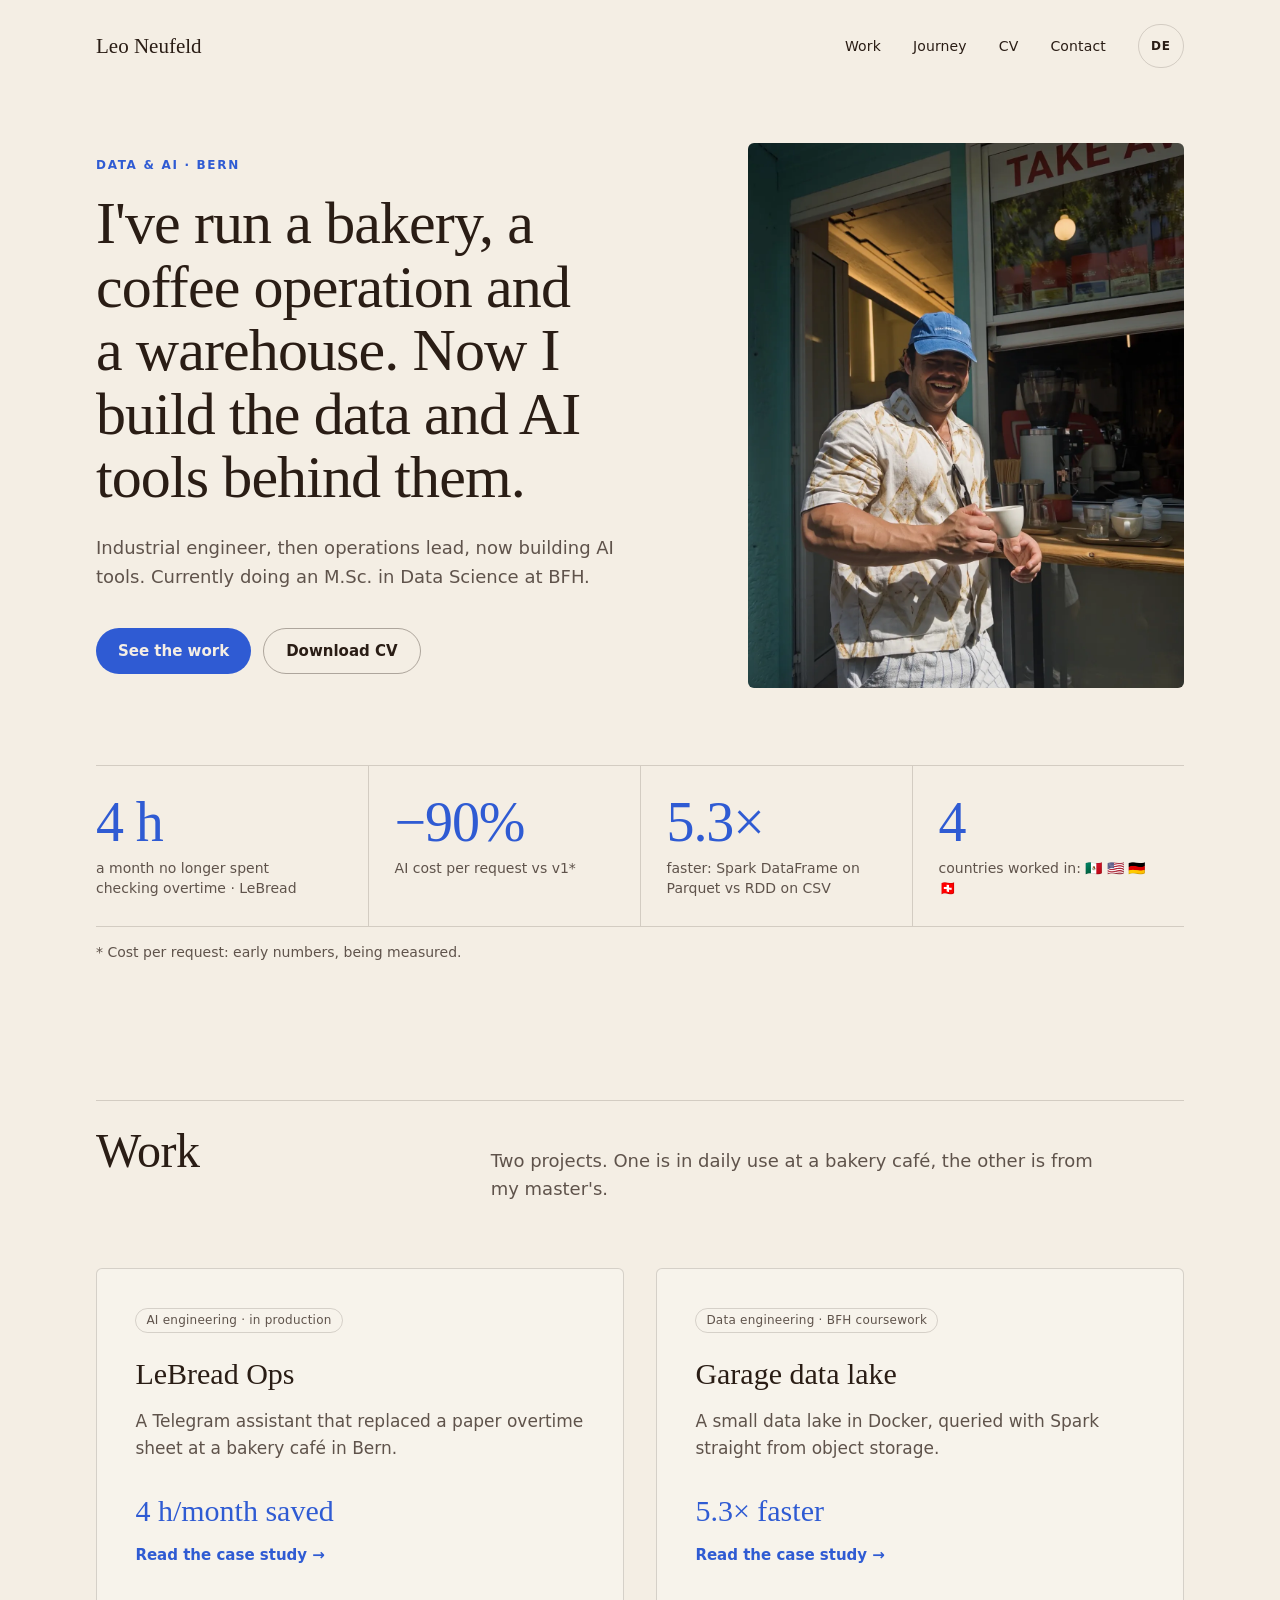
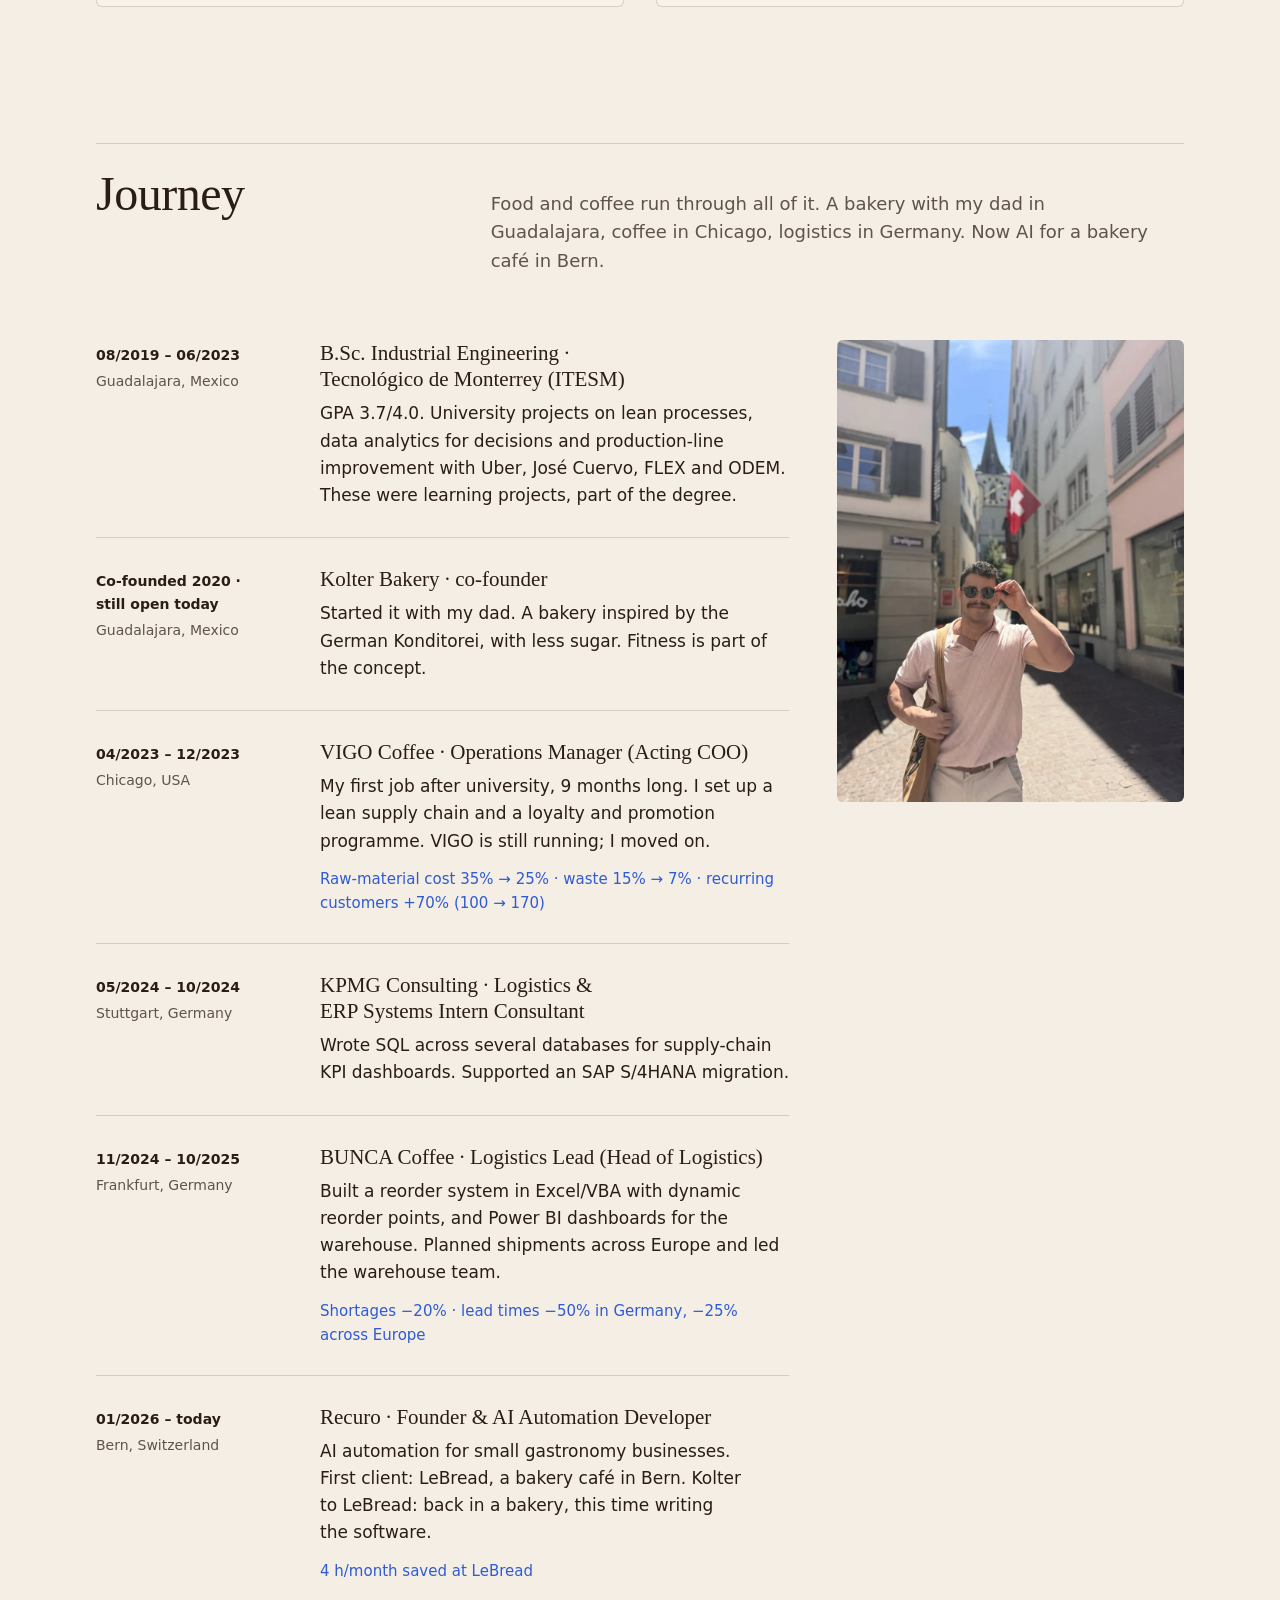
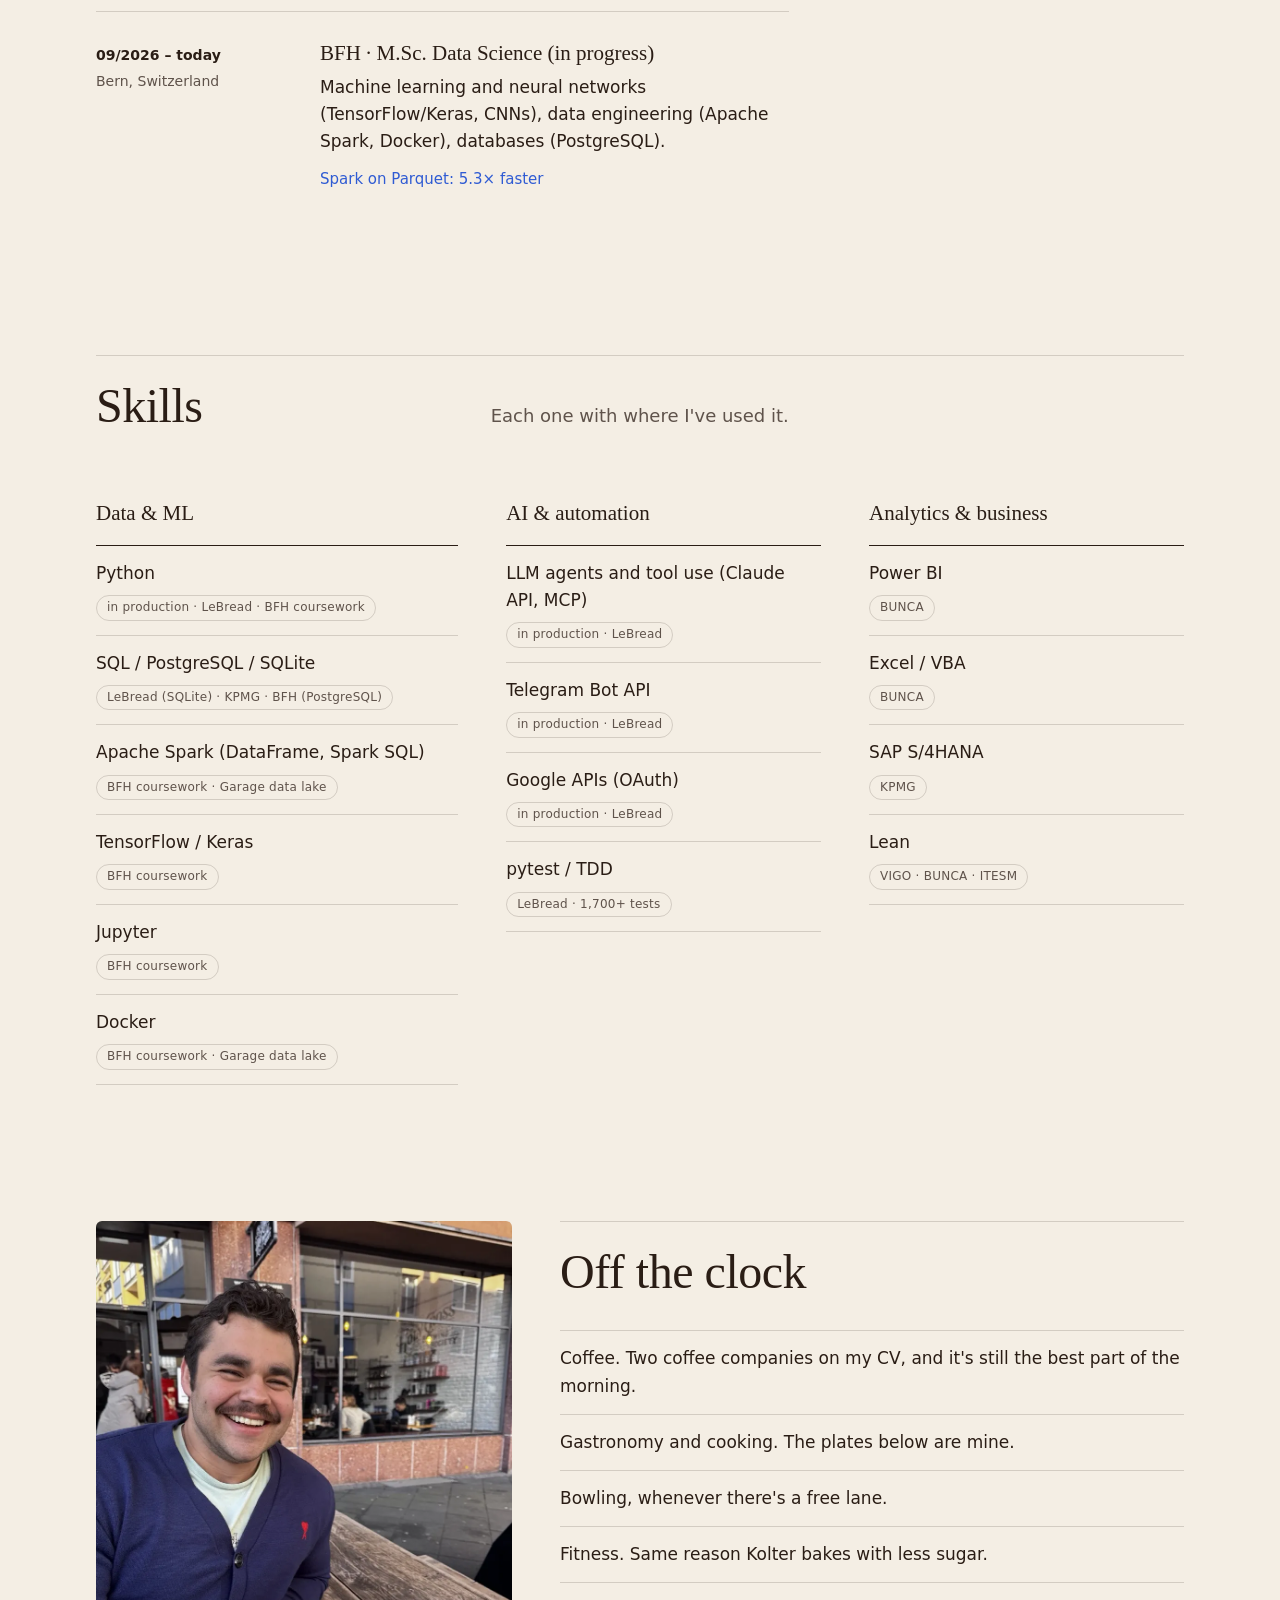
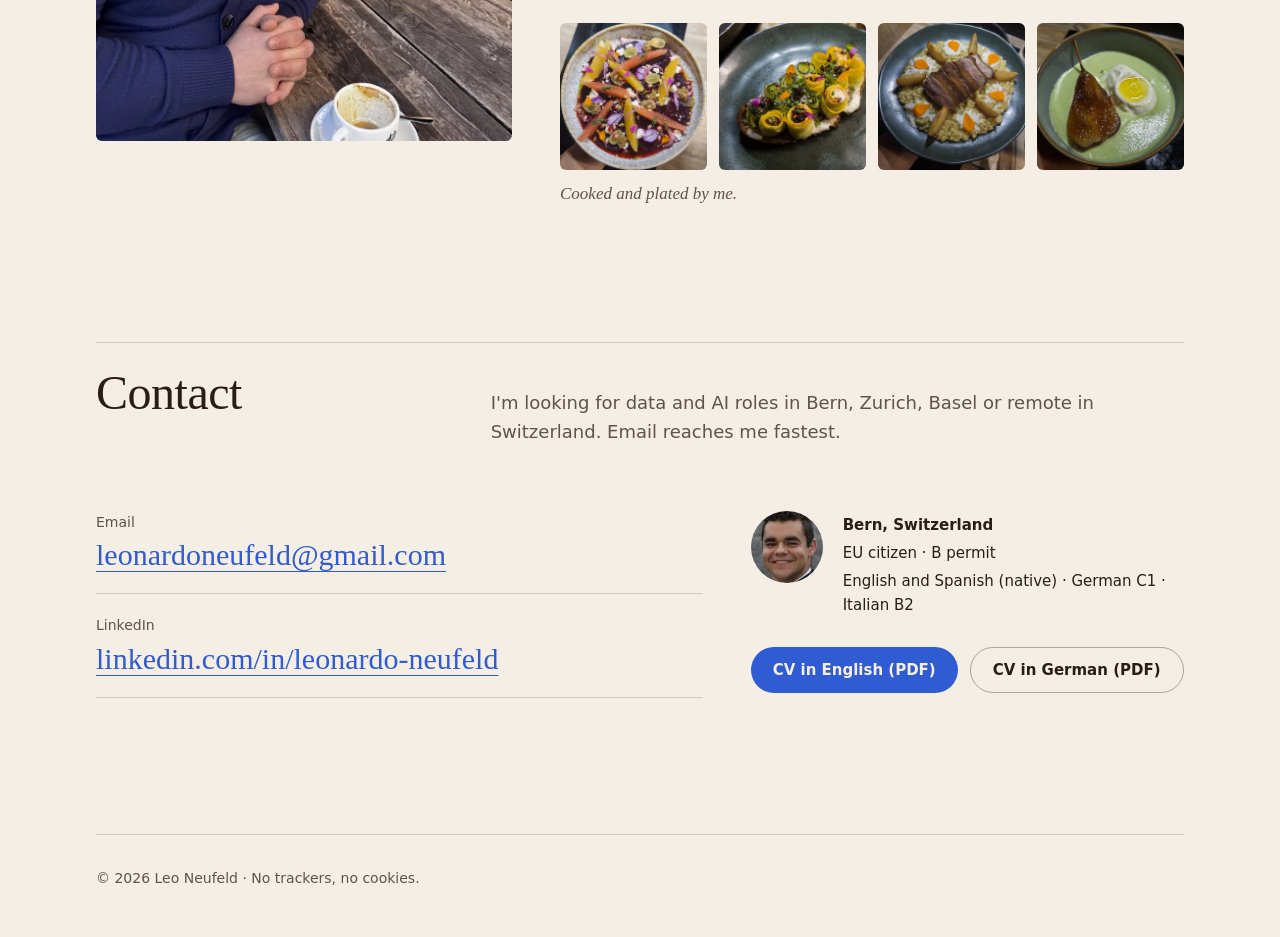
==== index.html @ f1355bb0 "feat: home page" ====
<!doctype html>
<html lang="en">
<head>
  <meta charset="utf-8">
  <meta name="viewport" content="width=device-width, initial-scale=1">
  <title data-i18n="meta.home.title">Leo Neufeld · Data &amp; AI · Bern</title>
  <meta name="description" content="Industrial engineer and former operations lead who now builds data and AI tools. M.Sc. Data Science at BFH, based in Bern.">
  <meta name="theme-color" content="#F4EEE4">
  <link rel="icon" href="data:,">
  <link rel="preload" as="image" href="assets/img/hero-takeaway.webp">
  <link rel="stylesheet" href="assets/css/site.css">
  <script type="module" src="assets/js/main.js"></script>
</head>
<body>
  <a class="skip" href="#main" data-i18n="nav.skip">Skip to content</a>

  <header class="site-nav wrap">
    <a class="site-nav__name" href="index.html" data-i18n="nav.name">Leo Neufeld</a>
    <nav class="site-nav__links">
      <a href="#work" data-i18n="nav.work">Work</a>
      <a href="#journey" data-i18n="nav.journey">Journey</a>
      <a href="assets/cv/leo-neufeld-cv-en.pdf" data-cv data-i18n="nav.cv">CV</a>
      <a href="#contact" data-i18n="nav.contact">Contact</a>
      <button class="lang-toggle" type="button" lang="de" aria-pressed="false" hidden data-i18n-aria="nav.langToggle" aria-label="Auf Deutsch umschalten"><span data-i18n="nav.langToggleText">DE</span></button>
    </nav>
  </header>

  <main id="main">
    <section id="hero" class="hero wrap" aria-labelledby="hero-title">
      <div class="hero__text">
        <p class="kicker" data-i18n="hero.kicker">Data &amp; AI · Bern</p>
        <h1 id="hero-title" class="hero__title" data-i18n="hero.headline">I've run a bakery, a coffee operation and a warehouse. Now I build the data and AI tools behind them.</h1>
        <p class="hero__sub" data-i18n="hero.sub">Industrial engineer, then operations lead, now building AI tools. Currently doing an M.Sc. in Data Science at BFH.</p>
        <p class="hero__cta">
          <a class="btn btn--primary" href="#work" data-i18n="hero.ctaWork">See the work</a>
          <a class="btn btn--quiet" href="assets/cv/leo-neufeld-cv-en.pdf" data-cv data-i18n="hero.ctaCv">Download CV</a>
        </p>
      </div>
      <figure class="hero__photo">
        <img src="assets/img/hero-takeaway.webp" width="1200" height="1600" fetchpriority="high"
             data-i18n-alt="hero.photoAlt" alt="Leo in a blue cap at the take-away window of a café">
      </figure>
    </section>

    <section id="stats" class="wrap stats">
      <dl class="stat-row">
        <div class="stat reveal" style="--i:0"><dt class="stat__label" data-i18n="stats.hours.label">a month no longer spent checking overtime · LeBread</dt><dd class="stat__value" data-i18n="stats.hours.value">4 h</dd></div>
        <div class="stat reveal" style="--i:1"><dt class="stat__label" data-i18n="stats.cost.label">AI cost per request vs v1*</dt><dd class="stat__value" data-i18n="stats.cost.value">−90%</dd></div>
        <div class="stat reveal" style="--i:2"><dt class="stat__label" data-i18n="stats.spark.label">faster: Spark DataFrame on Parquet vs RDD on CSV</dt><dd class="stat__value" data-i18n="stats.spark.value">5.3×</dd></div>
        <div class="stat reveal" style="--i:3"><dt class="stat__label" data-i18n="stats.countries.label">countries worked in: 🇲🇽 🇺🇸 🇩🇪 🇨🇭</dt><dd class="stat__value" data-i18n="stats.countries.value">4</dd></div>
      </dl>
      <p class="footnote" data-i18n="footnote.cost">* Cost per request: early numbers, being measured.</p>
    </section>

    <section id="work" class="section wrap" aria-labelledby="work-title">
      <header class="section-head reveal">
        <h2 id="work-title" data-i18n="work.title">Work</h2>
        <p class="section-head__intro" data-i18n="work.intro">Two projects. One is in daily use at a bakery café, the other is from my master's.</p>
      </header>
      <div class="work-grid">
        <article class="card reveal" style="--i:0">
          <p class="tag" data-i18n="work.lebread.tag">AI engineering · in production</p>
          <h3 class="card__title" data-i18n="work.lebread.title">LeBread Ops</h3>
          <p class="card__hook" data-i18n="work.lebread.hook">A Telegram assistant that replaced a paper overtime sheet at a bakery café in Bern.</p>
          <p class="card__number" data-i18n="work.lebread.number">4 h/month saved</p>
          <a class="card__link" href="lebread-ops.html"><span data-i18n="work.lebread.link">Read the case study</span> <span aria-hidden="true">→</span></a>
        </article>
        <article class="card reveal" style="--i:1">
          <p class="tag" data-i18n="work.garage.tag">Data engineering · BFH coursework</p>
          <h3 class="card__title" data-i18n="work.garage.title">Garage data lake</h3>
          <p class="card__hook" data-i18n="work.garage.hook">A small data lake in Docker, queried with Spark straight from object storage.</p>
          <p class="card__number" data-i18n="work.garage.number">5.3× faster</p>
          <a class="card__link" href="garage-data-lake.html"><span data-i18n="work.garage.link">Read the case study</span> <span aria-hidden="true">→</span></a>
        </article>
      </div>
    </section>

    <section id="journey" class="section wrap" aria-labelledby="journey-title">
      <header class="section-head reveal">
        <h2 id="journey-title" data-i18n="journey.title">Journey</h2>
        <p class="section-head__intro" data-i18n="journey.intro">Food and coffee run through all of it. A bakery with my dad in Guadalajara, coffee in Chicago, logistics in Germany. Now AI for a bakery café in Bern.</p>
      </header>
      <div class="journey">
        <ol class="timeline">
          <li class="timeline__step reveal">
            <p class="timeline__meta"><span data-i18n="journey.itesm.when">08/2019 – 06/2023</span><span data-i18n="journey.itesm.place">Guadalajara, Mexico</span></p>
            <div><h3 data-i18n="journey.itesm.title">B.Sc. Industrial Engineering · Tecnológico de Monterrey (ITESM)</h3><p data-i18n="journey.itesm.what">GPA 3.7/4.0. University projects on lean processes, data analytics for decisions and production-line improvement with Uber, José Cuervo, FLEX and ODEM. These were learning projects, part of the degree.</p></div>
          </li>
          <li class="timeline__step reveal">
            <p class="timeline__meta"><span data-i18n="journey.kolter.when">Co-founded 2020 · still open today</span><span data-i18n="journey.kolter.place">Guadalajara, Mexico</span></p>
            <div><h3 data-i18n="journey.kolter.title">Kolter Bakery · co-founder</h3><p data-i18n="journey.kolter.what">Started it with my dad. A bakery inspired by the German Konditorei, with less sugar. Fitness is part of the concept.</p></div>
          </li>
          <li class="timeline__step reveal">
            <p class="timeline__meta"><span data-i18n="journey.vigo.when">04/2023 – 12/2023</span><span data-i18n="journey.vigo.place">Chicago, USA</span></p>
            <div><h3 data-i18n="journey.vigo.title">VIGO Coffee · Operations Manager (Acting COO)</h3><p data-i18n="journey.vigo.what">My first job after university, 9 months long. I set up a lean supply chain and a loyalty and promotion programme. VIGO is still running; I moved on.</p><p class="timeline__numbers" data-i18n="journey.vigo.numbers">Raw-material cost 35% → 25% · waste 15% → 7% · recurring customers +70% (100 → 170)</p></div>
          </li>
          <li class="timeline__step reveal">
            <p class="timeline__meta"><span data-i18n="journey.kpmg.when">05/2024 – 10/2024</span><span data-i18n="journey.kpmg.place">Stuttgart, Germany</span></p>
            <div><h3 data-i18n="journey.kpmg.title">KPMG Consulting · Logistics &amp; ERP Systems Intern Consultant</h3><p data-i18n="journey.kpmg.what">Wrote SQL across several databases for supply-chain KPI dashboards. Supported an SAP S/4HANA migration.</p></div>
          </li>
          <li class="timeline__step reveal">
            <p class="timeline__meta"><span data-i18n="journey.bunca.when">11/2024 – 10/2025</span><span data-i18n="journey.bunca.place">Frankfurt, Germany</span></p>
            <div><h3 data-i18n="journey.bunca.title">BUNCA Coffee · Logistics Lead (Head of Logistics)</h3><p data-i18n="journey.bunca.what">Built a reorder system in Excel/VBA with dynamic reorder points, and Power BI dashboards for the warehouse. Planned shipments across Europe and led the warehouse team.</p><p class="timeline__numbers" data-i18n="journey.bunca.numbers">Shortages −20% · lead times −50% in Germany, −25% across Europe</p></div>
          </li>
          <li class="timeline__step reveal">
            <p class="timeline__meta"><span data-i18n="journey.recuro.when">01/2026 – today</span><span data-i18n="journey.recuro.place">Bern, Switzerland</span></p>
            <div><h3 data-i18n="journey.recuro.title">Recuro · Founder &amp; AI Automation Developer</h3><p data-i18n="journey.recuro.what">AI automation for small gastronomy businesses. First client: LeBread, a bakery café in Bern. Kolter to LeBread: back in a bakery, this time writing the software.</p><p class="timeline__numbers" data-i18n="journey.recuro.numbers">4 h/month saved at LeBread</p></div>
          </li>
          <li class="timeline__step reveal">
            <p class="timeline__meta"><span data-i18n="journey.bfh.when">09/2026 – today</span><span data-i18n="journey.bfh.place">Bern, Switzerland</span></p>
            <div><h3 data-i18n="journey.bfh.title">BFH · M.Sc. Data Science (in progress)</h3><p data-i18n="journey.bfh.what">Machine learning and neural networks (TensorFlow/Keras, CNNs), data engineering (Apache Spark, Docker), databases (PostgreSQL).</p><p class="timeline__numbers" data-i18n="journey.bfh.numbers">Spark on Parquet: 5.3× faster</p></div>
          </li>
        </ol>
        <figure class="journey__photo reveal">
          <img src="assets/img/journey-zurich.webp" width="900" height="1200" loading="lazy" decoding="async"
               data-i18n-alt="journey.zurichAlt" alt="Leo on a street in Zurich with a Swiss flag">
        </figure>
      </div>
    </section>

    <section id="skills" class="section wrap" aria-labelledby="skills-title">
      <header class="section-head reveal">
        <h2 id="skills-title" data-i18n="skills.title">Skills</h2>
        <p class="section-head__intro" data-i18n="skills.intro">Each one with where I've used it.</p>
      </header>
      <div class="skills">
        <div class="skills__group reveal" style="--i:0">
          <h3 data-i18n="skills.data.title">Data &amp; ML</h3>
          <ul>
            <li><span data-i18n="skills.python.name">Python</span><span class="tag" data-i18n="skills.python.where">in production · LeBread · BFH coursework</span></li>
            <li><span data-i18n="skills.sql.name">SQL / PostgreSQL / SQLite</span><span class="tag" data-i18n="skills.sql.where">LeBread (SQLite) · KPMG · BFH (PostgreSQL)</span></li>
            <li><span data-i18n="skills.spark.name">Apache Spark (DataFrame, Spark SQL)</span><span class="tag" data-i18n="skills.spark.where">BFH coursework · Garage data lake</span></li>
            <li><span data-i18n="skills.tensorflow.name">TensorFlow / Keras</span><span class="tag" data-i18n="skills.tensorflow.where">BFH coursework</span></li>
            <li><span data-i18n="skills.jupyter.name">Jupyter</span><span class="tag" data-i18n="skills.jupyter.where">BFH coursework</span></li>
            <li><span data-i18n="skills.docker.name">Docker</span><span class="tag" data-i18n="skills.docker.where">BFH coursework · Garage data lake</span></li>
          </ul>
        </div>
        <div class="skills__group reveal" style="--i:1">
          <h3 data-i18n="skills.ai.title">AI &amp; automation</h3>
          <ul>
            <li><span data-i18n="skills.llm.name">LLM agents and tool use (Claude API, MCP)</span><span class="tag" data-i18n="skills.llm.where">in production · LeBread</span></li>
            <li><span data-i18n="skills.telegram.name">Telegram Bot API</span><span class="tag" data-i18n="skills.telegram.where">in production · LeBread</span></li>
            <li><span data-i18n="skills.google.name">Google APIs (OAuth)</span><span class="tag" data-i18n="skills.google.where">in production · LeBread</span></li>
            <li><span data-i18n="skills.pytest.name">pytest / TDD</span><span class="tag" data-i18n="skills.pytest.where">LeBread · 1,700+ tests</span></li>
          </ul>
        </div>
        <div class="skills__group reveal" style="--i:2">
          <h3 data-i18n="skills.biz.title">Analytics &amp; business</h3>
          <ul>
            <li><span data-i18n="skills.powerbi.name">Power BI</span><span class="tag" data-i18n="skills.powerbi.where">BUNCA</span></li>
            <li><span data-i18n="skills.excel.name">Excel / VBA</span><span class="tag" data-i18n="skills.excel.where">BUNCA</span></li>
            <li><span data-i18n="skills.sap.name">SAP S/4HANA</span><span class="tag" data-i18n="skills.sap.where">KPMG</span></li>
            <li><span data-i18n="skills.lean.name">Lean</span><span class="tag" data-i18n="skills.lean.where">VIGO · BUNCA · ITESM</span></li>
          </ul>
        </div>
      </div>
    </section>

    <section id="offclock" class="section wrap" aria-labelledby="offclock-title">
      <div class="offclock">
        <figure class="offclock__photo reveal">
          <img src="assets/img/offclock-cafe.webp" width="900" height="1200" loading="lazy" decoding="async"
               data-i18n-alt="offclock.photoAlt" alt="Leo in a cardigan at a café table">
        </figure>
        <div class="offclock__text">
          <h2 id="offclock-title" class="reveal" data-i18n="offclock.title">Off the clock</h2>
          <ul class="offclock__list reveal">
            <li data-i18n="offclock.coffee">Coffee. Two coffee companies on my CV, and it's still the best part of the morning.</li>
            <li data-i18n="offclock.cooking">Gastronomy and cooking. The plates below are mine.</li>
            <li data-i18n="offclock.bowling">Bowling, whenever there's a free lane.</li>
            <li data-i18n="offclock.fitness">Fitness. Same reason Kolter bakes with less sugar.</li>
          </ul>
          <figure class="dishes reveal">
            <ul>
              <li><img src="assets/img/dish-beet.webp" width="600" height="600" loading="lazy" decoding="async" data-i18n-alt="offclock.dish.beetAlt" alt="Beet and citrus salad, cooked by Leo"></li>
              <li><img src="assets/img/dish-zucchini.webp" width="600" height="600" loading="lazy" decoding="async" data-i18n-alt="offclock.dish.zucchiniAlt" alt="Zucchini roses on sourdough, cooked by Leo"></li>
              <li><img src="assets/img/dish-duck.webp" width="600" height="600" loading="lazy" decoding="async" data-i18n-alt="offclock.dish.duckAlt" alt="Duck on risotto, cooked by Leo"></li>
              <li><img src="assets/img/dish-pear.webp" width="600" height="600" loading="lazy" decoding="async" data-i18n-alt="offclock.dish.pearAlt" alt="Caramelised pear in green soup, cooked by Leo"></li>
            </ul>
            <figcaption data-i18n="offclock.dishesCaption">Cooked and plated by me.</figcaption>
          </figure>
        </div>
      </div>
    </section>

    <section id="contact" class="section wrap contact" aria-labelledby="contact-title">
      <header class="section-head reveal">
        <h2 id="contact-title" data-i18n="contact.title">Contact</h2>
        <p class="section-head__intro" data-i18n="contact.intro">I'm looking for data and AI roles in Bern, Zurich, Basel or remote in Switzerland. Email reaches me fastest.</p>
      </header>
      <div class="contact__body reveal">
        <ul class="contact__links">
          <li><span class="contact__label" data-i18n="contact.email">Email</span><a class="contact__big" href="mailto:leonardoneufeld@gmail.com">leonardoneufeld@gmail.com</a></li>
          <li><span class="contact__label" data-i18n="contact.linkedin">LinkedIn</span><a class="contact__big" href="https://www.linkedin.com/in/leonardo-neufeld" rel="me">linkedin.com/in/leonardo-neufeld</a></li>
        </ul>
        <div class="contact__card">
          <img class="avatar" src="assets/img/avatar.webp" width="240" height="240" loading="lazy" decoding="async"
               data-i18n-alt="contact.avatarAlt" alt="Portrait of Leo Neufeld">
          <ul class="contact__meta">
            <li data-i18n="contact.location">Bern, Switzerland</li>
            <li data-i18n="contact.status">EU citizen · B permit</li>
            <li data-i18n="contact.languages">English and Spanish (native) · German C1 · Italian B2</li>
          </ul>
          <p class="contact__cv">
            <a class="btn btn--primary" href="assets/cv/leo-neufeld-cv-en.pdf" hreflang="en" data-i18n="contact.cvEn">CV in English (PDF)</a>
            <a class="btn btn--quiet" href="assets/cv/leo-neufeld-cv-de.pdf" hreflang="de" data-i18n="contact.cvDe">CV in German (PDF)</a>
          </p>
        </div>
      </div>
    </section>
  </main>

  <footer class="site-footer wrap">
    <p data-i18n="contact.footer">© 2026 Leo Neufeld · No trackers, no cookies.</p>
  </footer>
</body>
</html>
---- assets/css/site.css ----
/* Leo Neufeld · warm editorial. Shared by index + case studies. */
:root {
  --cream: #F4EEE4;
  --ink: #2A1D15;
  --cobalt: #2F5BD3;
  --ink-soft: color-mix(in srgb, var(--ink) 74%, var(--cream));
  --rule: color-mix(in srgb, var(--ink) 16%, transparent);
  --paper: color-mix(in srgb, var(--cream) 55%, #FBF8F3);

  --serif: Georgia, "Iowan Old Style", "Palatino Linotype", serif;
  --sans: system-ui, -apple-system, "Segoe UI", Roboto, "Helvetica Neue", sans-serif;

  /* modular scale ~1.333, fluid at the top end */
  --step--1: 0.875rem;
  --step-0: 1.0625rem;
  --step-1: 1.3125rem;
  --step-2: clamp(1.5rem, 1.2rem + 1vw, 1.875rem);
  --step-3: clamp(2rem, 1.4rem + 2.4vw, 3rem);
  --step-4: clamp(2.25rem, 1.4rem + 3.2vw, 3.75rem);

  --space-section: clamp(4.5rem, 3rem + 7vw, 8.5rem);
  --gutter: clamp(1.25rem, 0.5rem + 3.5vw, 3rem);
  --radius: 6px;
  --ease-out: cubic-bezier(0.22, 1, 0.36, 1);
}

*, *::before, *::after { box-sizing: border-box; }
html { -webkit-text-size-adjust: 100%; scroll-behavior: smooth; }
body {
  margin: 0;
  background: var(--cream);
  color: var(--ink);
  font: 400 var(--step-0)/1.6 var(--sans);
  text-rendering: optimizeLegibility;
  -webkit-font-smoothing: antialiased;
}
img { display: block; max-width: 100%; height: auto; }
figure { margin: 0; }
h1, h2, h3 { font-family: var(--serif); font-weight: 400; margin: 0; text-wrap: balance; }
p { margin: 0; text-wrap: pretty; }
ul, ol, dl, dd { margin: 0; padding: 0; list-style: none; }
a { color: var(--cobalt); text-underline-offset: 0.2em; text-decoration-thickness: 1px; }
a:hover { text-decoration-thickness: 2px; }
:focus-visible { outline: 2px solid var(--cobalt); outline-offset: 3px; border-radius: 2px; }

.wrap { width: 100%; max-width: 74rem; margin-inline: auto; padding-inline: var(--gutter); }

.skip {
  position: absolute; left: var(--gutter); top: -4rem; z-index: 10;
  background: var(--ink); color: var(--cream); padding: 0.5rem 0.875rem; border-radius: var(--radius);
}
.skip:focus { top: 0.75rem; }

/* ---- nav ---- */
.site-nav {
  display: flex; align-items: center; justify-content: space-between; gap: 1rem;
  padding-block: 1.5rem;
}
.site-nav__name { font: 400 var(--step-1)/1 var(--serif); color: var(--ink); text-decoration: none; }
.site-nav__links { display: flex; flex-wrap: wrap; align-items: center; row-gap: 0.25rem; gap: clamp(0.875rem, 2.5vw, 2rem); font-size: var(--step--1); }
.site-nav__links a { color: var(--ink); text-decoration: none; letter-spacing: 0.01em; }
.site-nav__links a:hover { color: var(--cobalt); }

.lang-toggle {
  font: 600 0.75rem/1 var(--sans); letter-spacing: 0.08em;
  color: var(--ink); background: transparent;
  border: 1px solid var(--rule); border-radius: 999px;
  min-width: 2.75rem; min-height: 2.75rem; padding: 0 0.75rem; cursor: pointer;
  transition: border-color 0.15s var(--ease-out), background-color 0.15s var(--ease-out);
}
.lang-toggle:hover { border-color: var(--ink); }
.lang-toggle[hidden] { display: none; }

/* ---- shared bits ---- */
.kicker {
  font: 600 0.75rem/1.2 var(--sans); letter-spacing: 0.14em; text-transform: uppercase;
  color: var(--cobalt);
}
.tag {
  display: inline-block; font: 500 0.75rem/1.3 var(--sans); letter-spacing: 0.02em;
  color: var(--ink-soft); border: 1px solid var(--rule); border-radius: 999px;
  padding: 0.25rem 0.625rem;
}
.btn {
  display: inline-flex; align-items: center; justify-content: center;
  min-height: 2.875rem; padding: 0.75rem 1.375rem; border-radius: 999px;
  font: 600 0.9375rem/1.2 var(--sans); text-decoration: none; text-align: center;
  transition: transform 0.15s var(--ease-out), background-color 0.2s var(--ease-out), border-color 0.2s var(--ease-out);
}
.btn:active { transform: translateY(1px) scale(0.99); }
.btn--primary { background: var(--cobalt); color: var(--cream); }
.btn--primary:hover { background: color-mix(in srgb, var(--cobalt) 86%, var(--ink)); }
.btn--quiet { color: var(--ink); border: 1px solid color-mix(in srgb, var(--ink) 35%, transparent); }
.btn--quiet:hover { border-color: var(--ink); }
.footnote { font-size: var(--step--1); color: var(--ink-soft); }

/* ---- hero ---- */
.hero {
  display: grid; gap: clamp(2rem, 5vw, 4.5rem); align-items: center;
  grid-template-columns: minmax(0, 1.35fr) minmax(0, 1fr);
  padding-block: clamp(1.5rem, 4vw, 3.5rem) clamp(3rem, 6vw, 5rem);
}
.hero__title { font-size: var(--step-4); line-height: 1.06; letter-spacing: -0.015em; margin-top: 1.25rem; max-width: 18ch; }
.hero__sub { margin-top: 1.5rem; max-width: 46ch; color: var(--ink-soft); font-size: 1.125rem; }
.hero__cta { display: flex; flex-wrap: wrap; gap: 0.75rem; margin-top: 2.25rem; }
.hero__photo img {
  width: 100%; aspect-ratio: 4 / 5; object-fit: cover; object-position: 50% 30%;
  border-radius: var(--radius);
}

/* ---- numbers ---- */
.stats { padding-bottom: var(--space-section); }
.stat-row {
  display: grid; grid-template-columns: repeat(4, minmax(0, 1fr));
  border-top: 1px solid var(--rule); border-bottom: 1px solid var(--rule);
}
.stat {
  display: flex; flex-direction: column-reverse; justify-content: flex-end; gap: 0.5rem;
  padding: 1.75rem clamp(1rem, 2vw, 1.75rem) 1.75rem 0;
}
.stat + .stat { padding-left: clamp(1rem, 2vw, 1.75rem); border-left: 1px solid var(--rule); }
.stat__value { font: 400 clamp(2.5rem, 2rem + 2vw, 3.5rem)/1 var(--serif); color: var(--cobalt); letter-spacing: -0.02em; }
.stat__label { font-size: var(--step--1); line-height: 1.45; color: var(--ink-soft); max-width: 24ch; }
.stats .footnote { margin-top: 0.875rem; }

/* ---- sections ---- */
.section { padding-bottom: var(--space-section); }
.section-head {
  display: grid; grid-template-columns: minmax(0, 1fr) minmax(0, 2fr); gap: 1rem var(--gutter);
  align-items: baseline;
  border-top: 1px solid var(--rule); padding-top: 1.5rem; margin-bottom: clamp(2.5rem, 5vw, 4rem);
}
.section-head h2, .offclock h2 { font-size: var(--step-3); line-height: 1.1; letter-spacing: -0.01em; }
.section-head__intro { font-size: 1.125rem; color: var(--ink-soft); max-width: 58ch; }

/* ---- work ---- */
.work-grid { display: grid; grid-template-columns: repeat(2, minmax(0, 1fr)); gap: clamp(1rem, 2.5vw, 2rem); }
.card {
  position: relative; display: flex; flex-direction: column; gap: 1rem;
  padding: clamp(1.5rem, 3vw, 2.5rem);
  background: var(--paper); border: 1px solid var(--rule); border-radius: var(--radius);
  transition: border-color 0.2s var(--ease-out), transform 0.3s var(--ease-out);
}
.card:hover { border-color: color-mix(in srgb, var(--ink) 40%, transparent); transform: translateY(-2px); }
.card .tag { align-self: flex-start; }
.card__title { font-size: var(--step-2); line-height: 1.15; margin-top: 0.5rem; }
.card__hook { color: var(--ink-soft); max-width: 42ch; }
.card__number { font: 400 var(--step-2)/1.1 var(--serif); color: var(--cobalt); margin-top: auto; padding-top: 1rem; }
.card__link { font-weight: 600; font-size: 0.9375rem; text-decoration: none; }
.card__link::after { content: ""; position: absolute; inset: 0; border-radius: inherit; }
.card:focus-within { outline: 2px solid var(--cobalt); outline-offset: 3px; }
.card__link:focus-visible { outline: none; }

/* ---- journey ---- */
.journey { display: grid; grid-template-columns: minmax(0, 2fr) minmax(0, 1fr); gap: var(--gutter); align-items: start; }
.timeline__step {
  display: grid; grid-template-columns: minmax(0, 11rem) minmax(0, 1fr); gap: 0.5rem var(--gutter);
  padding-block: 1.75rem; border-top: 1px solid var(--rule);
}
.timeline__step:first-child { border-top: 0; padding-top: 0; }
.timeline__meta { display: flex; flex-direction: column; gap: 0.25rem; font-size: var(--step--1); color: var(--ink-soft); padding-top: 0.25rem; }
.timeline__meta span:first-child { color: var(--ink); font-weight: 600; font-variant-numeric: tabular-nums; }
.timeline h3 { font-size: var(--step-1); line-height: 1.25; margin-bottom: 0.5rem; }
.timeline p:not(.timeline__meta) { max-width: 60ch; }
.timeline__numbers { margin-top: 0.75rem; font-size: 0.9375rem; color: var(--cobalt); font-weight: 500; }
.journey__photo { position: sticky; top: 2rem; }
.journey__photo img { width: 100%; aspect-ratio: 3 / 4; object-fit: cover; border-radius: var(--radius); }

/* ---- skills ---- */
.skills { display: grid; grid-template-columns: 1.15fr 1fr 1fr; gap: var(--gutter); }
.skills h3 { font-size: var(--step-1); padding-bottom: 0.875rem; border-bottom: 1px solid var(--ink); }
.skills li { display: flex; flex-direction: column; align-items: flex-start; gap: 0.5rem; padding-block: 0.875rem; border-bottom: 1px solid var(--rule); }

/* ---- off the clock ---- */
.offclock { display: grid; grid-template-columns: minmax(0, 0.8fr) minmax(0, 1.2fr); gap: var(--gutter); align-items: start; }
.offclock__photo img { width: 100%; aspect-ratio: 4 / 5; object-fit: cover; object-position: 30% 20%; border-radius: var(--radius); }
.offclock__text { padding-top: 1.5rem; border-top: 1px solid var(--rule); }
.offclock__list { margin-top: 2rem; }
.offclock__list li { padding-block: 0.875rem; border-bottom: 1px solid var(--rule); max-width: 58ch; }
.offclock__list li:first-child { border-top: 1px solid var(--rule); }
.dishes { margin-top: 2.5rem; }
.dishes ul { display: grid; grid-template-columns: repeat(4, minmax(0, 1fr)); gap: 0.75rem; }
.dishes img { width: 100%; aspect-ratio: 1; object-fit: cover; border-radius: var(--radius); }
.dishes figcaption { margin-top: 0.75rem; font: italic 400 var(--step-0)/1.4 var(--serif); color: var(--ink-soft); }

/* ---- contact ---- */
.contact__body { display: grid; grid-template-columns: minmax(0, 1.4fr) minmax(0, 1fr); gap: var(--gutter); align-items: start; }
.contact__links li { padding-block: 1.25rem; border-bottom: 1px solid var(--rule); }
.contact__links li:first-child { padding-top: 0; }
.contact__label { display: block; font-size: var(--step--1); color: var(--ink-soft); margin-bottom: 0.25rem; }
.contact__big { font: 400 var(--step-2)/1.2 var(--serif); overflow-wrap: anywhere; }
.contact__card { display: grid; grid-template-columns: 4.5rem minmax(0, 1fr); gap: 1.25rem; align-items: start; }
.avatar { width: 4.5rem; height: 4.5rem; border-radius: 50%; object-fit: cover; }
.contact__meta li { font-size: 0.9375rem; padding-block: 0.125rem; }
.contact__meta li:first-child { font-weight: 600; }
.contact__cv { grid-column: 1 / -1; display: flex; flex-wrap: wrap; gap: 0.75rem; margin-top: 0.5rem; }

.site-footer { padding-bottom: 3rem; font-size: var(--step--1); color: var(--ink-soft); }
.site-footer p { padding-top: 2rem; border-top: 1px solid var(--rule); }

/* ---- motion: only when JS opted in (html.motion) and the user allows it ---- */
@media (prefers-reduced-motion: no-preference) {
  .motion .reveal { opacity: 0; transform: translateY(16px); }
  .motion .reveal.is-in {
    opacity: 1; transform: none;
    transition: opacity 0.6s var(--ease-out), transform 0.7s var(--ease-out);
    transition-delay: calc(var(--i, 0) * 70ms);
  }
}
@media (prefers-reduced-motion: reduce) {
  html { scroll-behavior: auto; }
  *, *::before, *::after { transition: none !important; animation: none !important; }
}

/* ---- responsive ---- */
@media (max-width: 960px) {
  .skills { grid-template-columns: 1fr 1fr; }
  .skills__group:first-child { grid-column: 1 / -1; }
  .journey { grid-template-columns: 1fr; }
  .journey__photo { position: static; order: -1; }
  .journey__photo img { aspect-ratio: 4 / 3; object-position: 50% 62%; }
}
@media (max-width: 760px) {
  .hero, .offclock, .contact__body, .work-grid, .section-head { grid-template-columns: 1fr; }
  .hero__photo { max-width: 26rem; }
  .stat-row { grid-template-columns: 1fr 1fr; }
  .stat, .stat + .stat { padding: 1.25rem 1rem 1.25rem 0; border-left: 0; }
  .stat:nth-child(even) { padding-left: 1rem; border-left: 1px solid var(--rule); }
  .stat:nth-child(n+3) { border-top: 1px solid var(--rule); }
  .skills { grid-template-columns: 1fr; }
  .timeline__step { grid-template-columns: 1fr; }
  .site-nav { flex-wrap: wrap; }
}
@media (max-width: 480px) {
  .site-nav__links { gap: 0.875rem; }
  .dishes ul { grid-template-columns: repeat(2, minmax(0, 1fr)); }
}
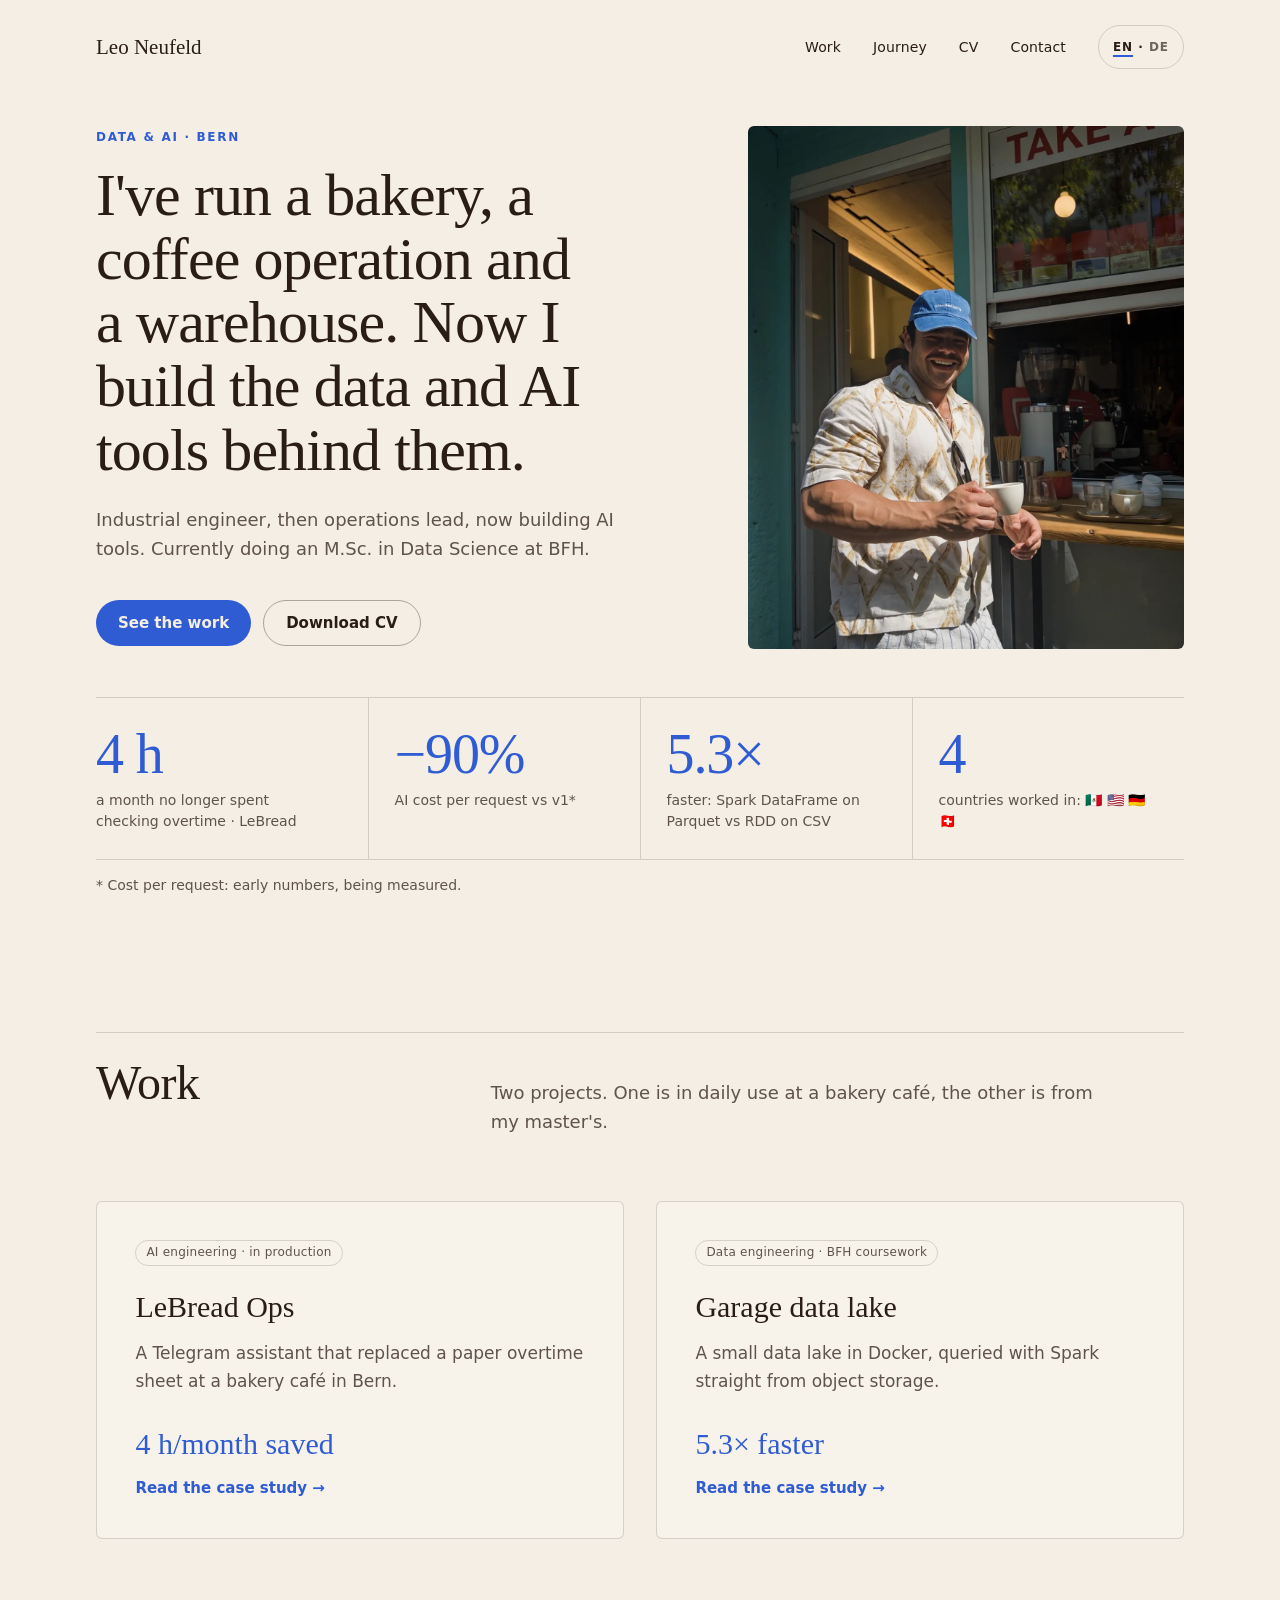
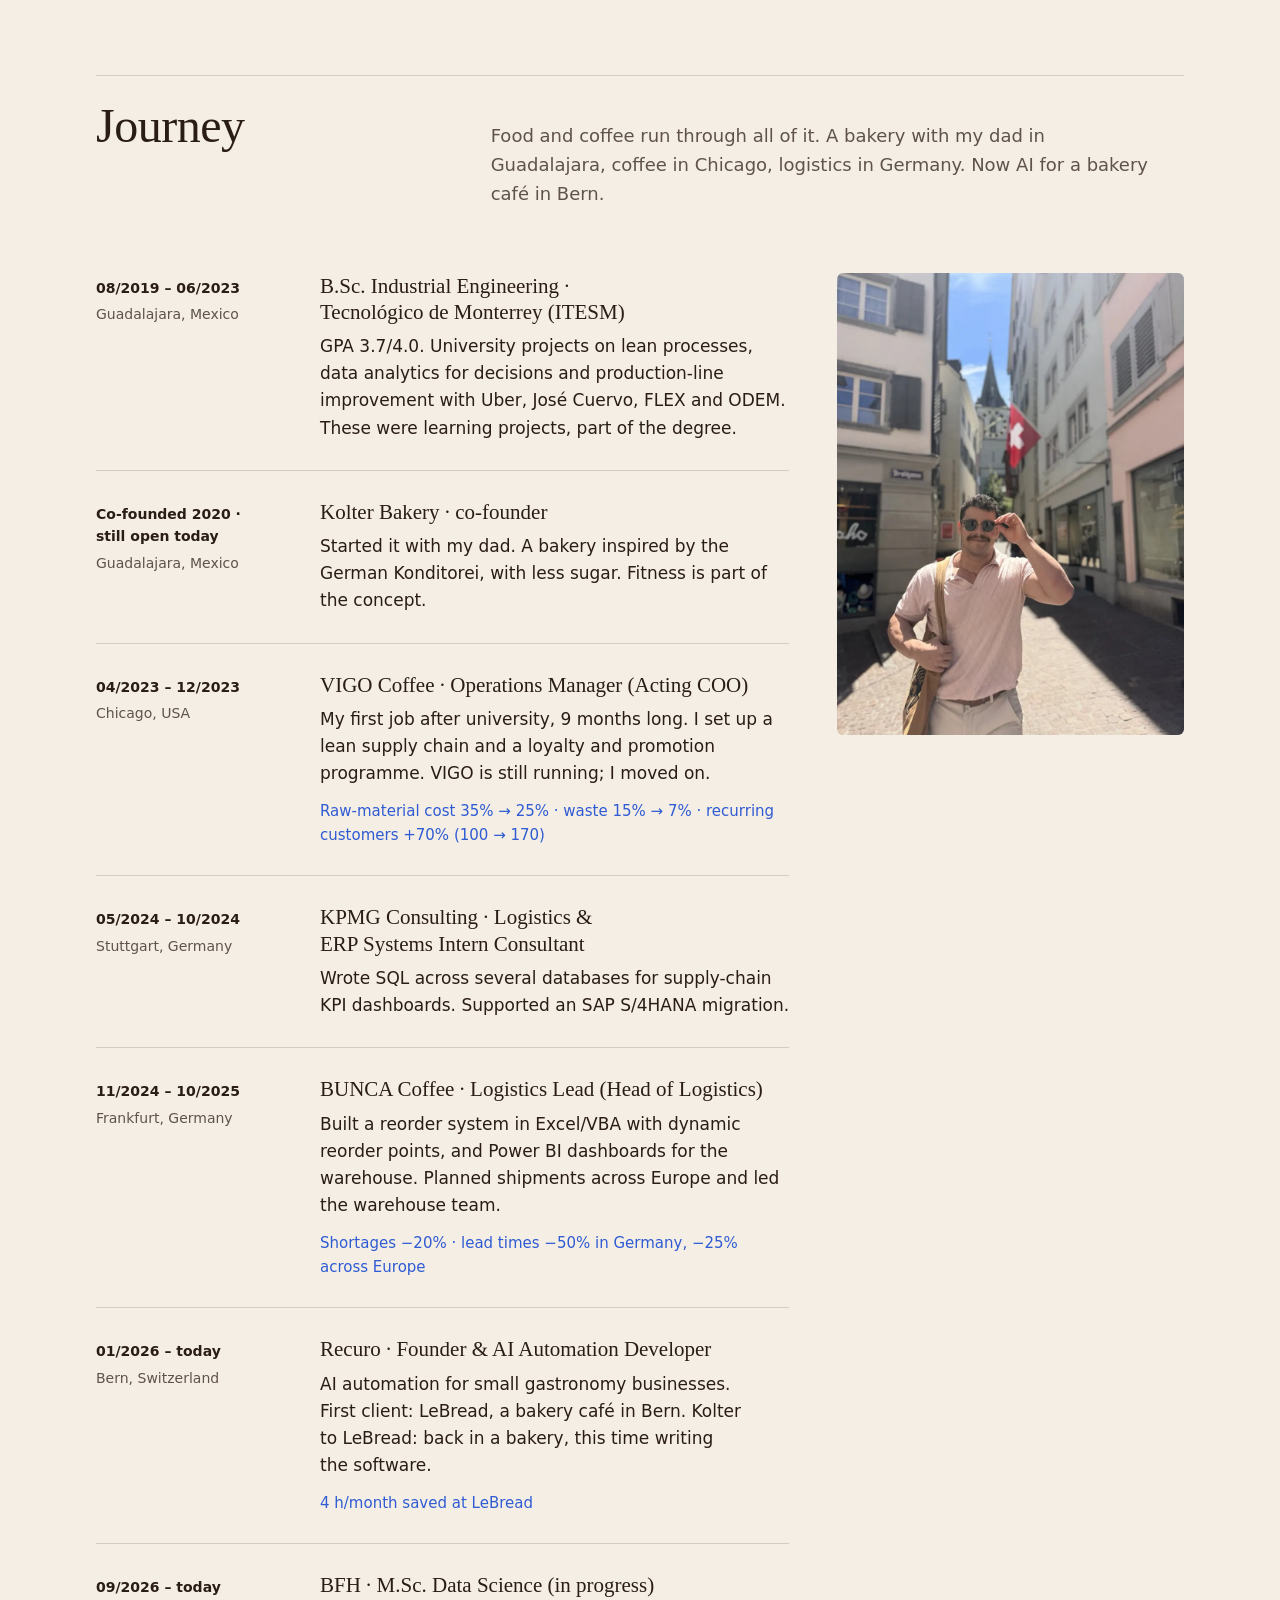
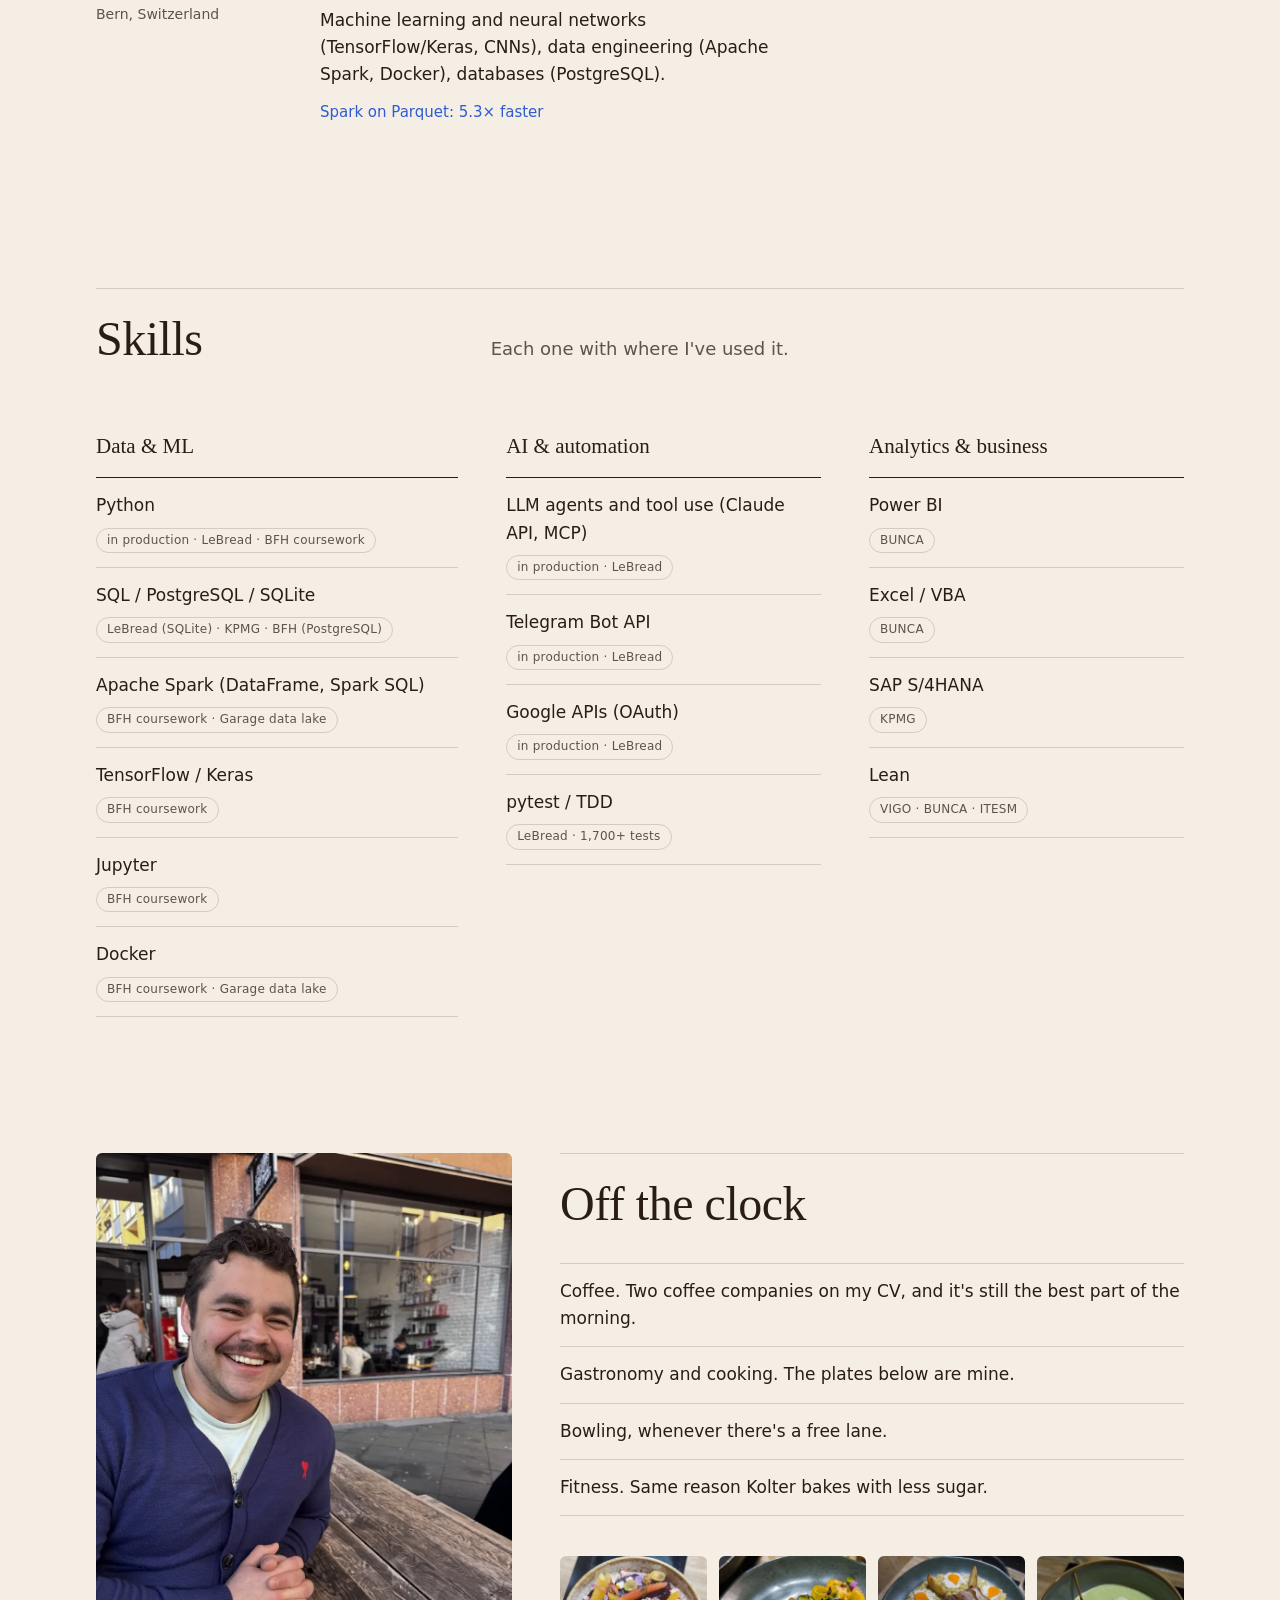
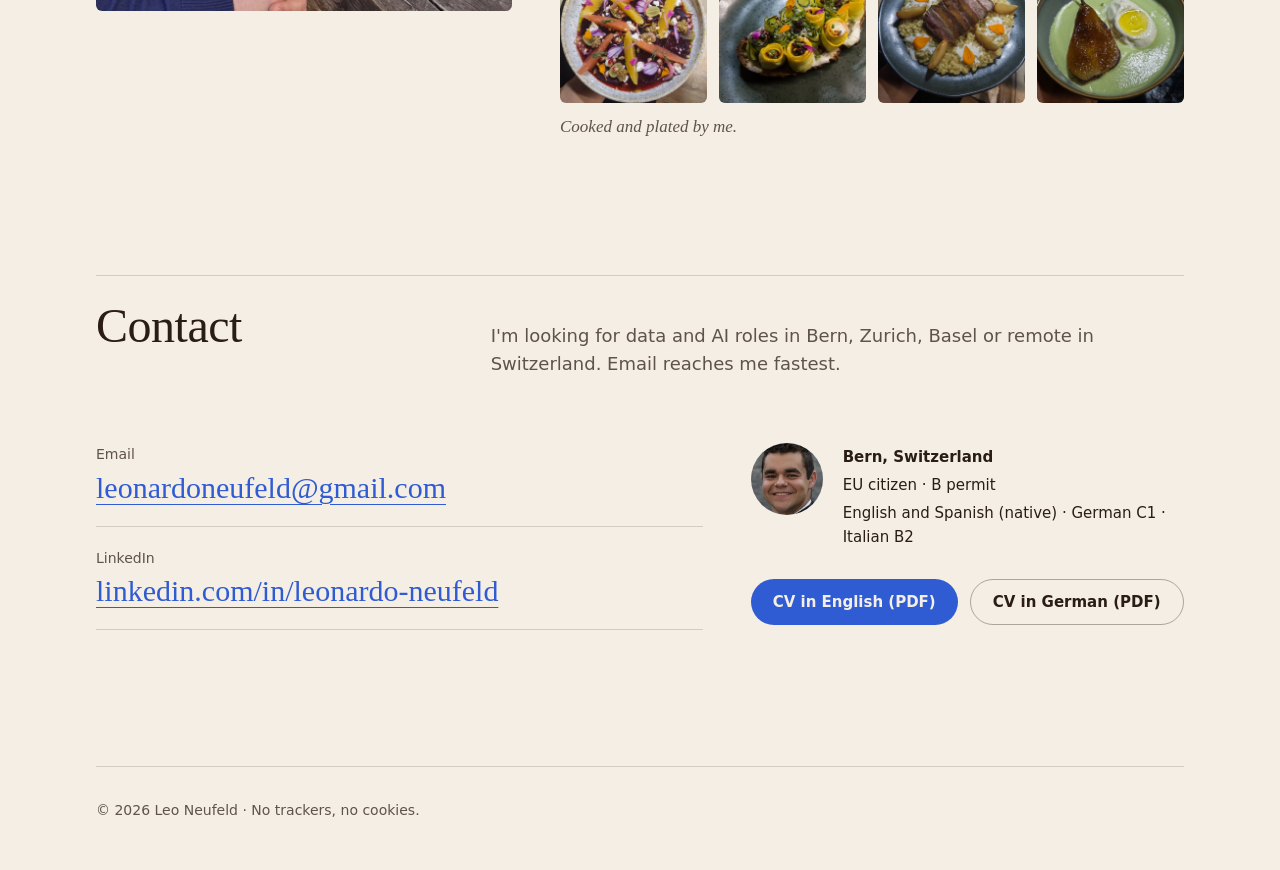
==== commit e621ee6b: "fix: stable lang toggle name, tap targets, fold, photo crop, meta i18n" ====
--- a/index.html
+++ b/index.html
@@ -4,7 +4,7 @@
   <meta charset="utf-8">
   <meta name="viewport" content="width=device-width, initial-scale=1">
   <title data-i18n="meta.home.title">Leo Neufeld · Data &amp; AI · Bern</title>
-  <meta name="description" content="Industrial engineer and former operations lead who now builds data and AI tools. M.Sc. Data Science at BFH, based in Bern.">
+  <meta name="description" data-i18n-content="meta.home.description" content="Industrial engineer and former operations lead who now builds data and AI tools. M.Sc. Data Science at BFH, based in Bern.">
   <meta name="theme-color" content="#F4EEE4">
   <link rel="icon" href="data:,">
   <link rel="preload" as="image" href="assets/img/hero-takeaway.webp">
@@ -21,8 +21,8 @@
       <a href="#journey" data-i18n="nav.journey">Journey</a>
       <a href="assets/cv/leo-neufeld-cv-en.pdf" data-cv data-i18n="nav.cv">CV</a>
       <a href="#contact" data-i18n="nav.contact">Contact</a>
-      <button class="lang-toggle" type="button" lang="de" aria-pressed="false" hidden data-i18n-aria="nav.langToggle" aria-label="Auf Deutsch umschalten"><span data-i18n="nav.langToggleText">DE</span></button>
     </nav>
+    <button class="lang-toggle" type="button" aria-pressed="false" hidden data-i18n-aria="nav.langToggle" aria-label="EN · DE (Deutsch)"><span class="lang-toggle__en">EN</span> · <span class="lang-toggle__de">DE</span></button>
   </header>
 
   <main id="main">
--- a/assets/css/site.css
+++ b/assets/css/site.css
@@ -53,22 +53,29 @@
 
 /* ---- nav ---- */
 .site-nav {
-  display: flex; align-items: center; justify-content: space-between; gap: 1rem;
+  display: flex; align-items: center; gap: 1rem clamp(0.875rem, 2.5vw, 2rem);
   padding-block: 1.5rem;
 }
 .site-nav__name { font: 400 var(--step-1)/1 var(--serif); color: var(--ink); text-decoration: none; }
-.site-nav__links { display: flex; flex-wrap: wrap; align-items: center; row-gap: 0.25rem; gap: clamp(0.875rem, 2.5vw, 2rem); font-size: var(--step--1); }
-.site-nav__links a { color: var(--ink); text-decoration: none; letter-spacing: 0.01em; }
+.site-nav__links { margin-left: auto; display: flex; flex-wrap: wrap; align-items: center; row-gap: 0.25rem; gap: clamp(0.875rem, 2.5vw, 2rem); font-size: var(--step--1); }
+.site-nav__links a { color: var(--ink); text-decoration: none; letter-spacing: 0.01em; display: inline-block; padding-block: 0.75rem; } /* 44px tap target */
 .site-nav__links a:hover { color: var(--cobalt); }
 
 .lang-toggle {
   font: 600 0.75rem/1 var(--sans); letter-spacing: 0.08em;
   color: var(--ink); background: transparent;
   border: 1px solid var(--rule); border-radius: 999px;
-  min-width: 2.75rem; min-height: 2.75rem; padding: 0 0.75rem; cursor: pointer;
+  min-height: 2.75rem; padding: 0 0.875rem; cursor: pointer; white-space: nowrap;
   transition: border-color 0.15s var(--ease-out), background-color 0.15s var(--ease-out);
 }
 .lang-toggle:hover { border-color: var(--ink); }
+/* active language: full ink + underline; the other one recedes */
+.lang-toggle span { color: color-mix(in srgb, var(--ink) 66%, var(--cream)); }
+.lang-toggle[aria-pressed="false"] .lang-toggle__en,
+.lang-toggle[aria-pressed="true"] .lang-toggle__de {
+  color: var(--ink); text-decoration: underline; text-decoration-color: var(--cobalt);
+  text-decoration-thickness: 2px; text-underline-offset: 0.3em;
+}
 .lang-toggle[hidden] { display: none; }
 
 /* ---- shared bits ---- */
@@ -98,13 +105,13 @@
 .hero {
   display: grid; gap: clamp(2rem, 5vw, 4.5rem); align-items: center;
   grid-template-columns: minmax(0, 1.35fr) minmax(0, 1fr);
-  padding-block: clamp(1.5rem, 4vw, 3.5rem) clamp(3rem, 6vw, 5rem);
+  padding-block: clamp(1rem, 2.5vw, 2rem) clamp(2.5rem, 4vw, 3rem);
 }
 .hero__title { font-size: var(--step-4); line-height: 1.06; letter-spacing: -0.015em; margin-top: 1.25rem; max-width: 18ch; }
 .hero__sub { margin-top: 1.5rem; max-width: 46ch; color: var(--ink-soft); font-size: 1.125rem; }
 .hero__cta { display: flex; flex-wrap: wrap; gap: 0.75rem; margin-top: 2.25rem; }
 .hero__photo img {
-  width: 100%; aspect-ratio: 4 / 5; object-fit: cover; object-position: 50% 30%;
+  width: 100%; aspect-ratio: 5 / 6; max-height: 34rem; object-fit: cover; object-position: 50% 30%;
   border-radius: var(--radius);
 }
 
@@ -173,10 +180,11 @@
 
 /* ---- off the clock ---- */
 .offclock { display: grid; grid-template-columns: minmax(0, 0.8fr) minmax(0, 1.2fr); gap: var(--gutter); align-items: start; }
-.offclock__photo img { width: 100%; aspect-ratio: 4 / 5; object-fit: cover; object-position: 30% 20%; border-radius: var(--radius); }
+/* source clips the cup at the bottom edge: crop it out entirely, keep face and hands */
+.offclock__photo img { width: 100%; aspect-ratio: 10 / 11; object-fit: cover; object-position: 30% 0%; border-radius: var(--radius); }
 .offclock__text { padding-top: 1.5rem; border-top: 1px solid var(--rule); }
 .offclock__list { margin-top: 2rem; }
-.offclock__list li { padding-block: 0.875rem; border-bottom: 1px solid var(--rule); max-width: 58ch; }
+.offclock__list li { padding-block: 0.875rem; border-bottom: 1px solid var(--rule); }
 .offclock__list li:first-child { border-top: 1px solid var(--rule); }
 .dishes { margin-top: 2.5rem; }
 .dishes ul { display: grid; grid-template-columns: repeat(4, minmax(0, 1fr)); gap: 0.75rem; }
@@ -229,7 +237,9 @@
   .stat:nth-child(n+3) { border-top: 1px solid var(--rule); }
   .skills { grid-template-columns: 1fr; }
   .timeline__step { grid-template-columns: 1fr; }
-  .site-nav { flex-wrap: wrap; }
+  .site-nav { flex-wrap: wrap; padding-block: 1rem 0.5rem; }
+  .site-nav .lang-toggle { margin-left: auto; }
+  .site-nav__links { order: 3; width: 100%; margin-left: 0; }
 }
 @media (max-width: 480px) {
   .site-nav__links { gap: 0.875rem; }
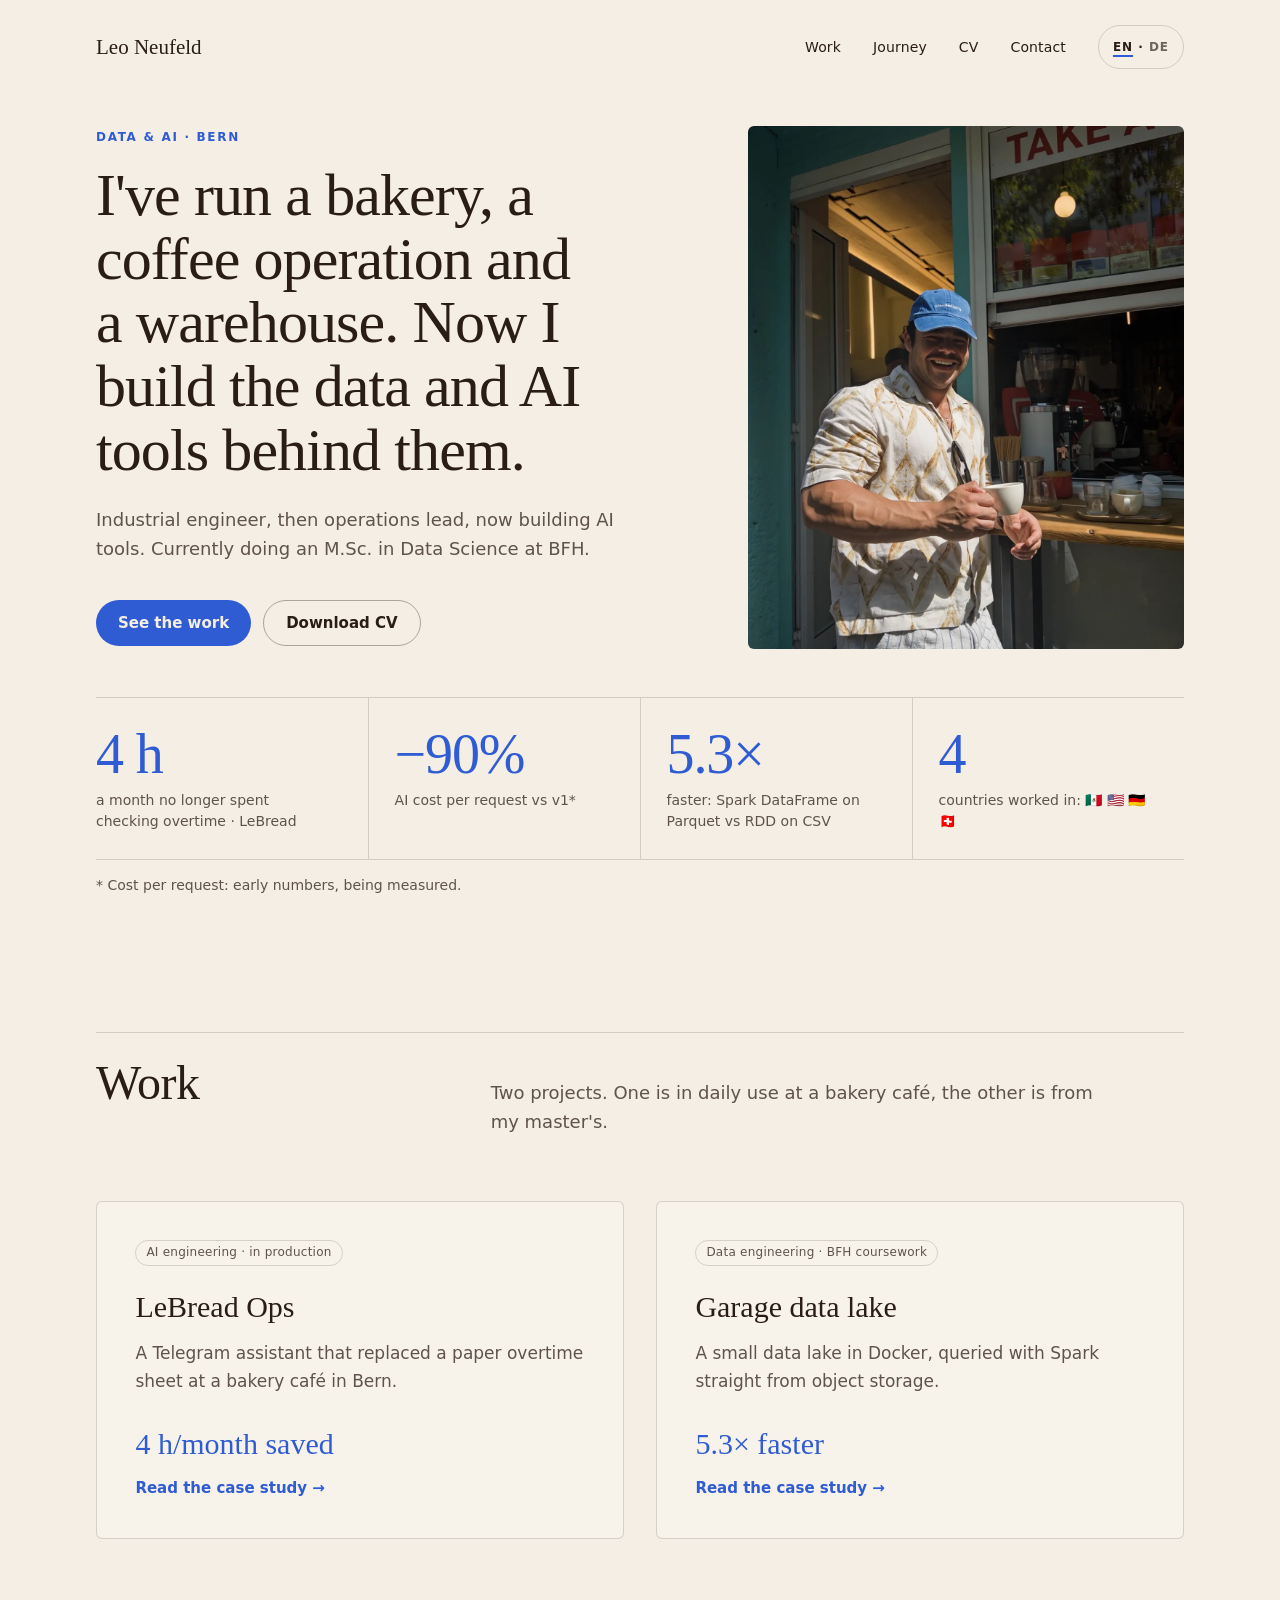
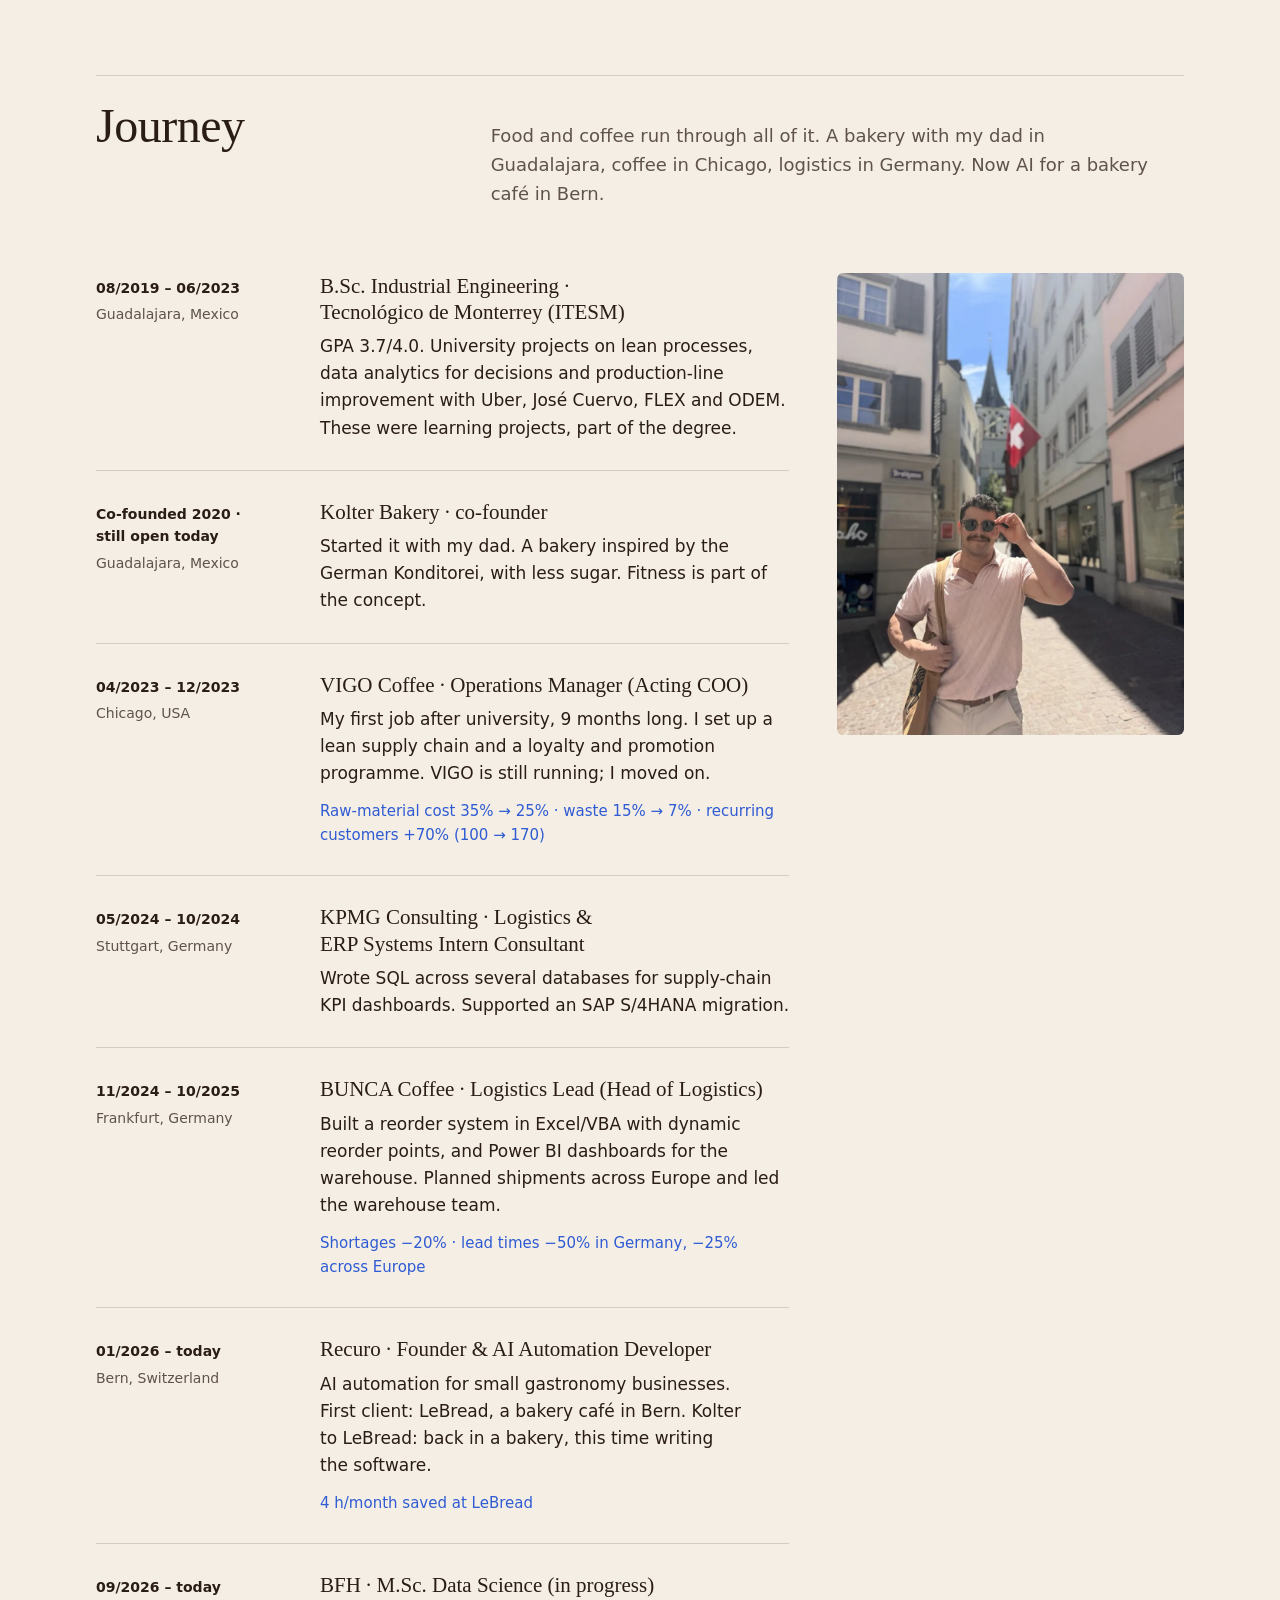
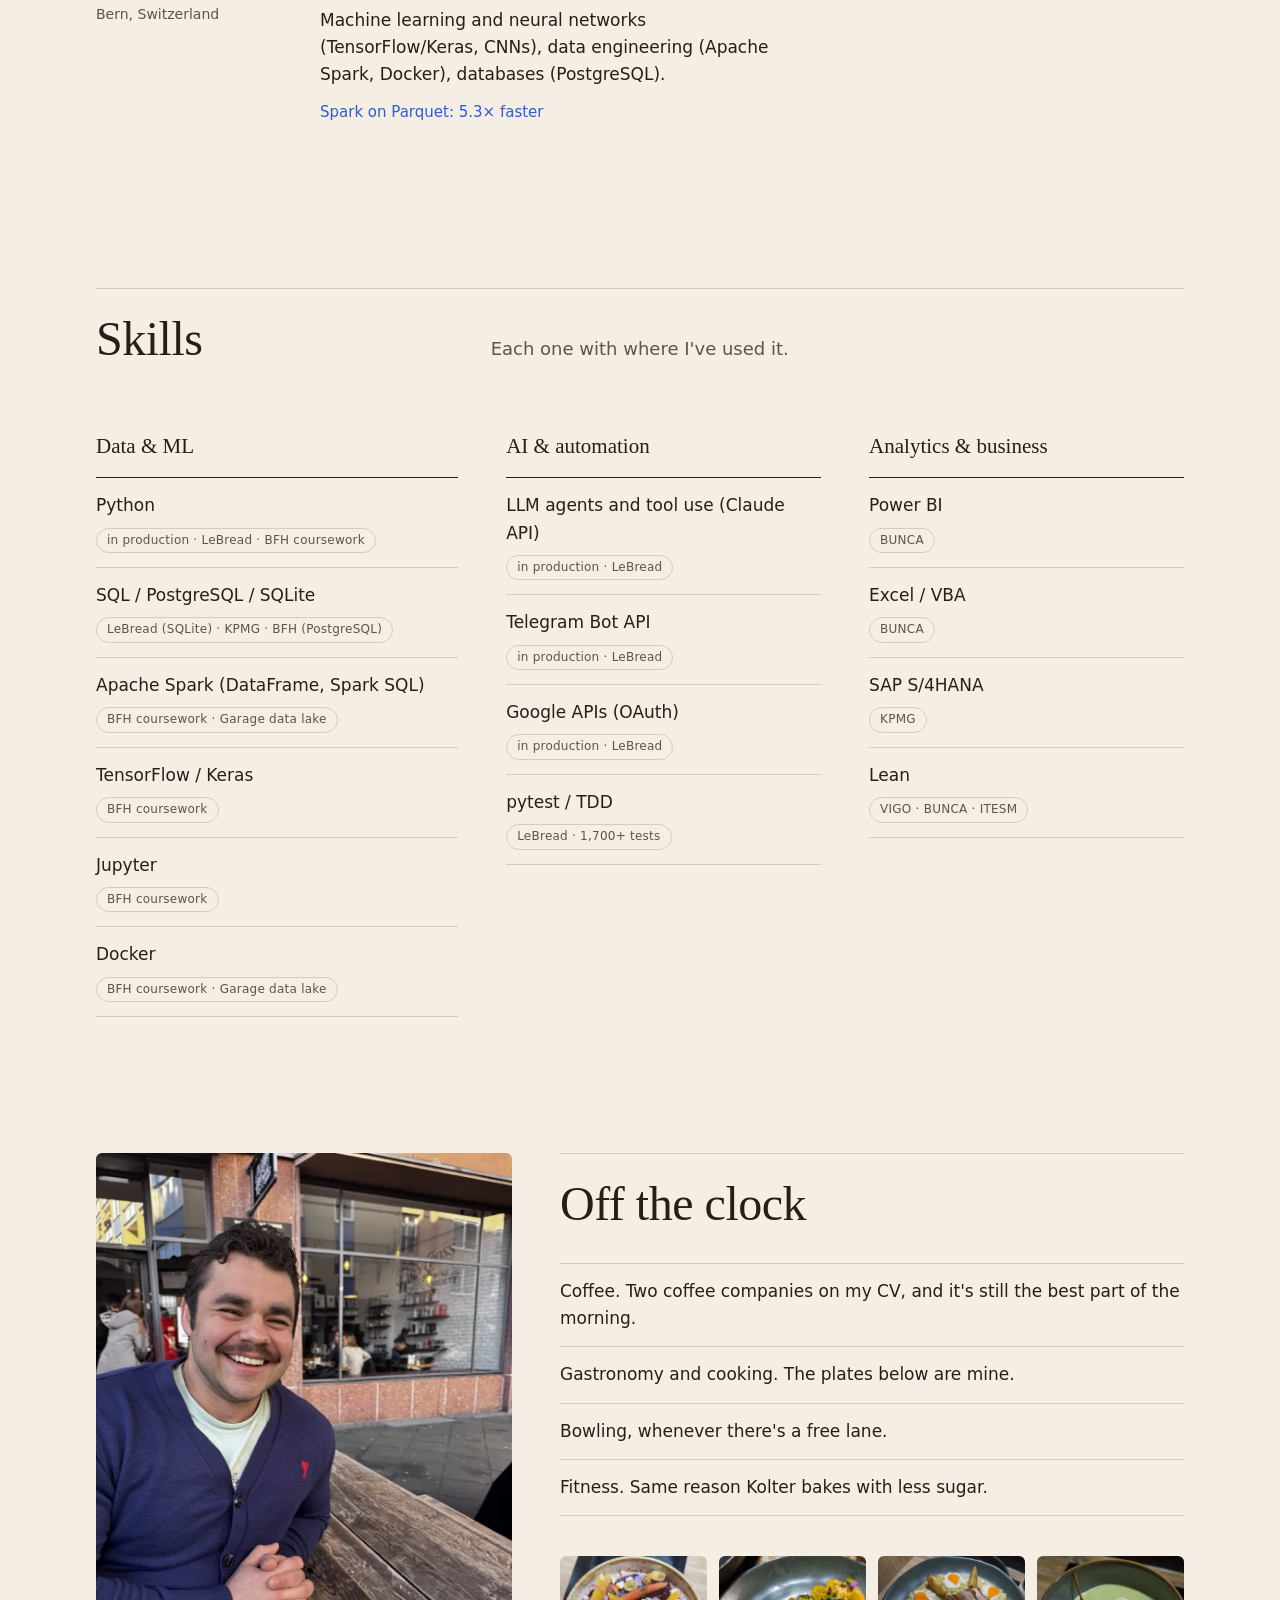
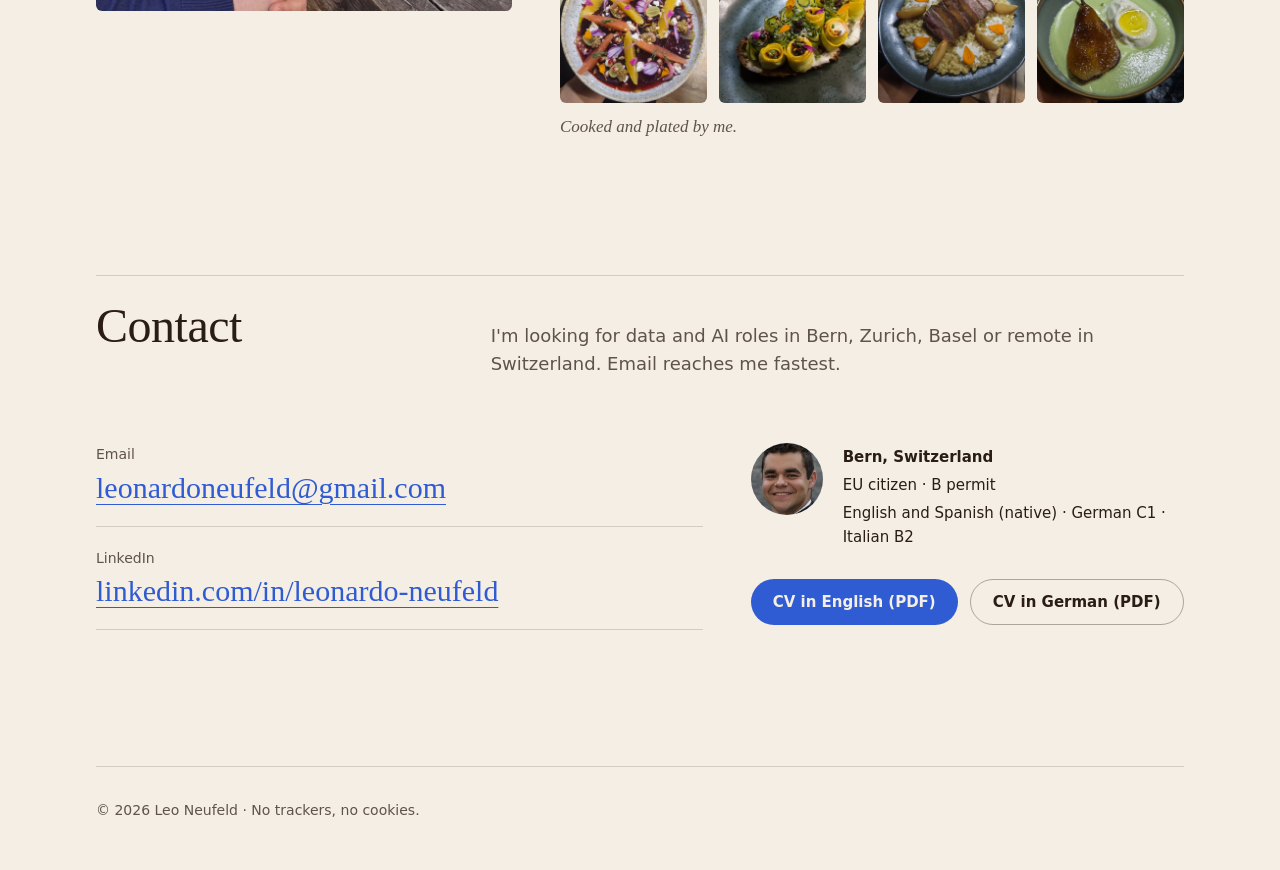
==== commit 1309329b: "fix: remove MCP claims, LeBread uses Claude API tool use" ====
--- a/index.html
+++ b/index.html
@@ -138,7 +138,7 @@
         <div class="skills__group reveal" style="--i:1">
           <h3 data-i18n="skills.ai.title">AI &amp; automation</h3>
           <ul>
-            <li><span data-i18n="skills.llm.name">LLM agents and tool use (Claude API, MCP)</span><span class="tag" data-i18n="skills.llm.where">in production · LeBread</span></li>
+            <li><span data-i18n="skills.llm.name">LLM agents and tool use (Claude API)</span><span class="tag" data-i18n="skills.llm.where">in production · LeBread</span></li>
             <li><span data-i18n="skills.telegram.name">Telegram Bot API</span><span class="tag" data-i18n="skills.telegram.where">in production · LeBread</span></li>
             <li><span data-i18n="skills.google.name">Google APIs (OAuth)</span><span class="tag" data-i18n="skills.google.where">in production · LeBread</span></li>
             <li><span data-i18n="skills.pytest.name">pytest / TDD</span><span class="tag" data-i18n="skills.pytest.where">LeBread · 1,700+ tests</span></li>
--- a/assets/css/site.css
+++ b/assets/css/site.css
@@ -34,6 +34,7 @@
   text-rendering: optimizeLegibility;
   -webkit-font-smoothing: antialiased;
 }
+[hidden] { display: none !important; } /* class display rules must not un-hide (#repo-link, .btn) */
 img { display: block; max-width: 100%; height: auto; }
 figure { margin: 0; }
 h1, h2, h3 { font-family: var(--serif); font-weight: 400; margin: 0; text-wrap: balance; }
@@ -206,6 +207,63 @@
 .site-footer { padding-bottom: 3rem; font-size: var(--step--1); color: var(--ink-soft); }
 .site-footer p { padding-top: 2rem; border-top: 1px solid var(--rule); }
 
+/* ======== case studies (lebread-ops.html, garage-data-lake.html) ======== */
+.case-hero {
+  display: grid; grid-template-columns: minmax(0, 1.5fr) minmax(0, 1fr); gap: 2rem var(--gutter); align-items: end;
+  padding-block: clamp(1.5rem, 4vw, 3.5rem) clamp(3rem, 6vw, 5rem);
+}
+.case-hero h1 { font-size: var(--step-4); line-height: 1.04; letter-spacing: -0.015em; margin-top: 1rem; }
+.case-hero__lede { margin-top: 1.25rem; font-size: 1.1875rem; color: var(--ink-soft); max-width: 44ch; }
+.case-facts { font-size: var(--step--1); border-top: 1px solid var(--ink); }
+.case-facts li { padding-block: 0.625rem; border-bottom: 1px solid var(--rule); }
+
+.case-block {
+  display: grid; grid-template-columns: minmax(0, 1fr) minmax(0, 2fr); gap: 1rem var(--gutter);
+  border-top: 1px solid var(--rule); padding-top: 1.5rem; margin-bottom: clamp(3.5rem, 2.5rem + 5vw, 6.5rem);
+}
+.case-block > h2 { font-size: var(--step-2); line-height: 1.15; }
+.case-block--wide > :not(h2) { grid-column: 1 / -1; }
+.case-body > * + * { margin-top: 1rem; }
+.case-body > .fig--chart { margin-top: 2.5rem; }
+.case-body p { max-width: 62ch; }
+.case-list li { padding-block: 0.625rem; border-bottom: 1px solid var(--rule); }
+.case-list li:first-child { border-top: 1px solid var(--rule); }
+.case-pull { font: 400 var(--step-3)/1.1 var(--serif); letter-spacing: -0.01em; max-width: 20ch; }
+.case-body .stat__value { font-size: clamp(2rem, 1.5rem + 1.6vw, 2.75rem); white-space: nowrap; }
+.case-big { font: 400 var(--step-3)/1 var(--serif); color: var(--cobalt); letter-spacing: -0.02em; }
+
+/* text + figure side by side; stacks on phones */
+.case-split { display: grid; grid-template-columns: minmax(0, 1fr) minmax(0, 24rem); gap: 2rem var(--gutter); align-items: start; }
+
+.fig { max-width: 24rem; }
+.fig svg { display: block; width: 100%; height: auto; overflow: visible; }
+.fig text { font-family: var(--sans); fill: var(--ink); }
+.fig figcaption { margin-top: 1rem; font-size: var(--step--1); color: var(--ink-soft); }
+.fig figcaption > * + * { margin-top: 0.375rem; }
+.fig__title { font-weight: 600; color: var(--ink); }
+
+.d-node { fill: var(--paper); stroke: var(--ink); stroke-width: 1.25; }
+.d-tool { stroke-dasharray: 4 3; }
+.d-group { fill: none; stroke: var(--rule); stroke-width: 1; }
+.d-arrow { stroke: var(--ink-soft); stroke-width: 1.25; fill: none; }
+.d-head { fill: var(--ink-soft); }
+.d-key { stroke: var(--cobalt); stroke-width: 2; }
+.d-key-fill { fill: var(--cobalt); }
+.fig text.d-on-key { fill: var(--cream); font-weight: 600; }
+
+.bar-muted { fill: color-mix(in srgb, var(--ink) 50%, var(--cream)); }
+.bar-key { fill: var(--cobalt); }
+.fig text.bar-value { font-weight: 600; font-variant-numeric: tabular-nums; }
+
+.case-next { border-top: 1px solid var(--rule); padding-block: 2rem var(--space-section); }
+.case-next a { font: 400 var(--step-2)/1.2 var(--serif); text-decoration: none; }
+.case-next a:hover [data-i18n] { text-decoration: underline; }
+
+@media (max-width: 760px) {
+  .case-hero, .case-block, .case-split { grid-template-columns: 1fr; }
+  .fig { max-width: 26rem; }
+}
+
 /* ---- motion: only when JS opted in (html.motion) and the user allows it ---- */
 @media (prefers-reduced-motion: no-preference) {
   .motion .reveal { opacity: 0; transform: translateY(16px); }
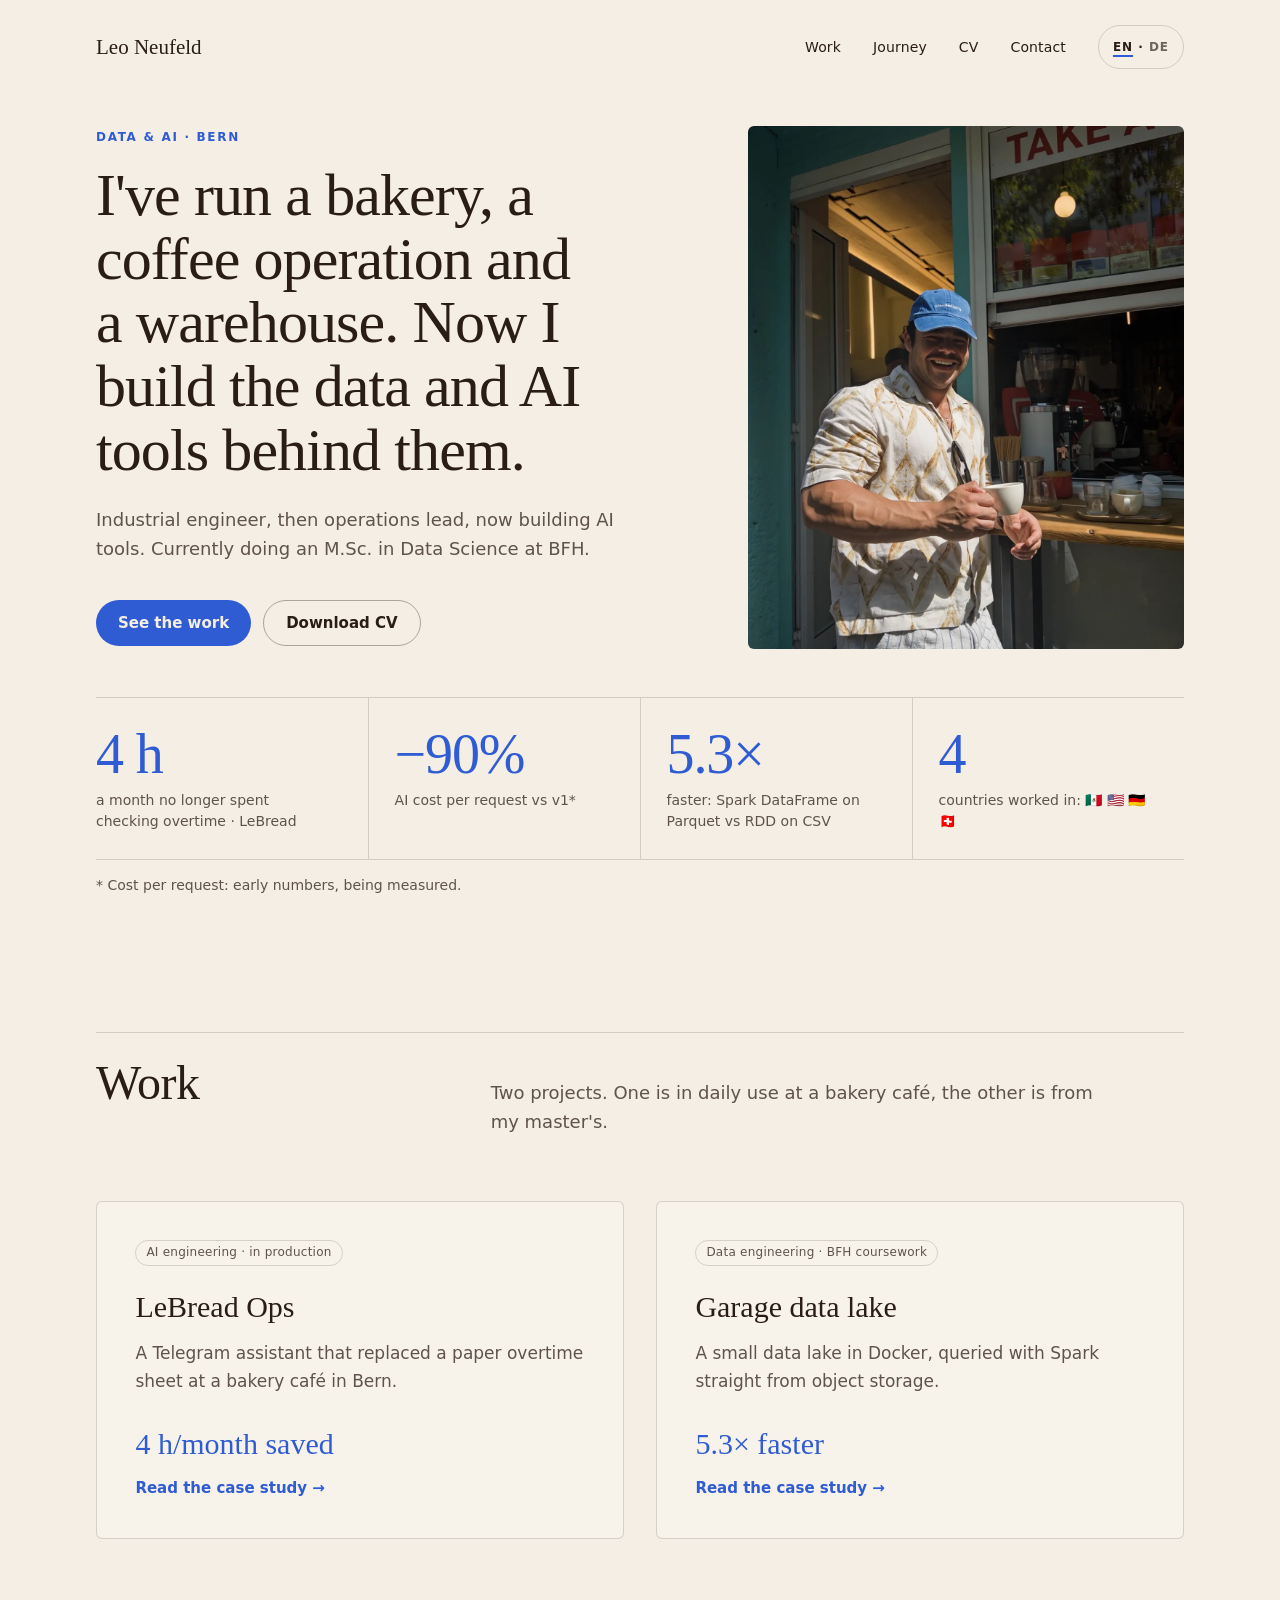
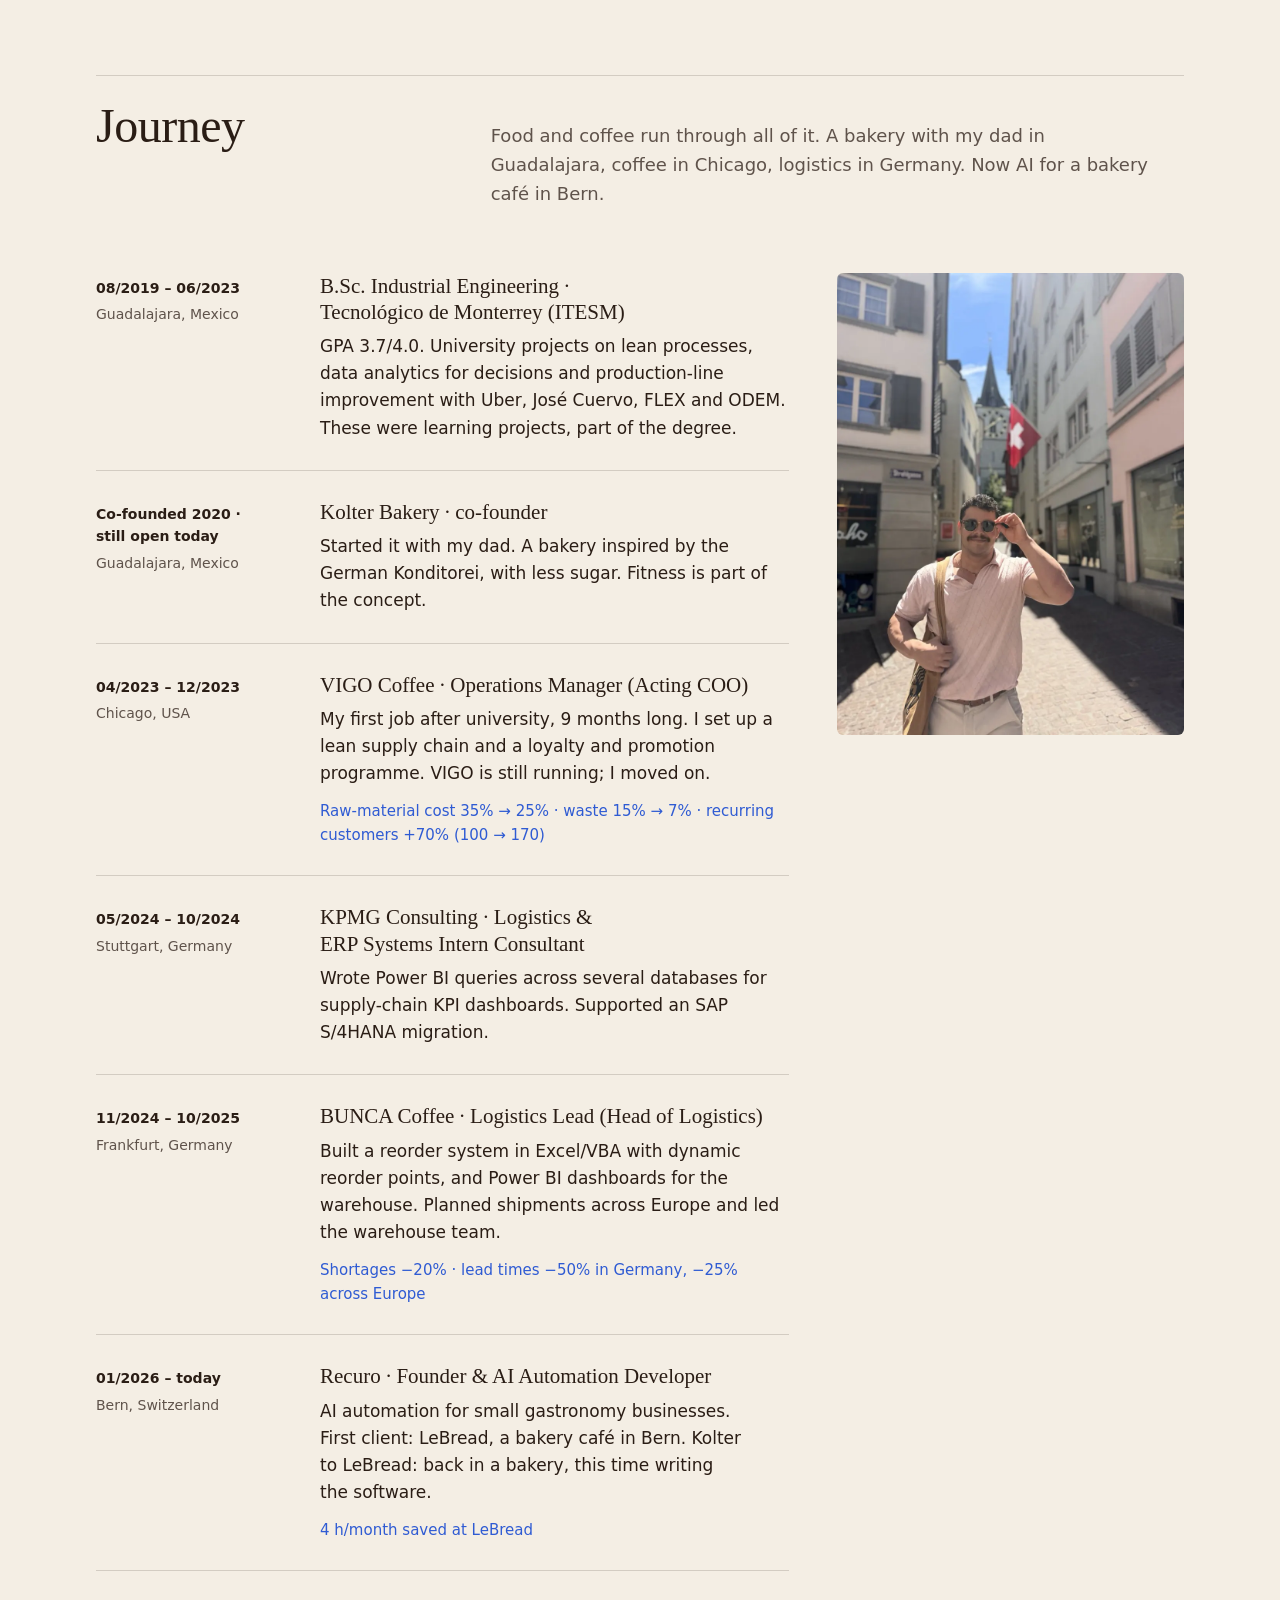
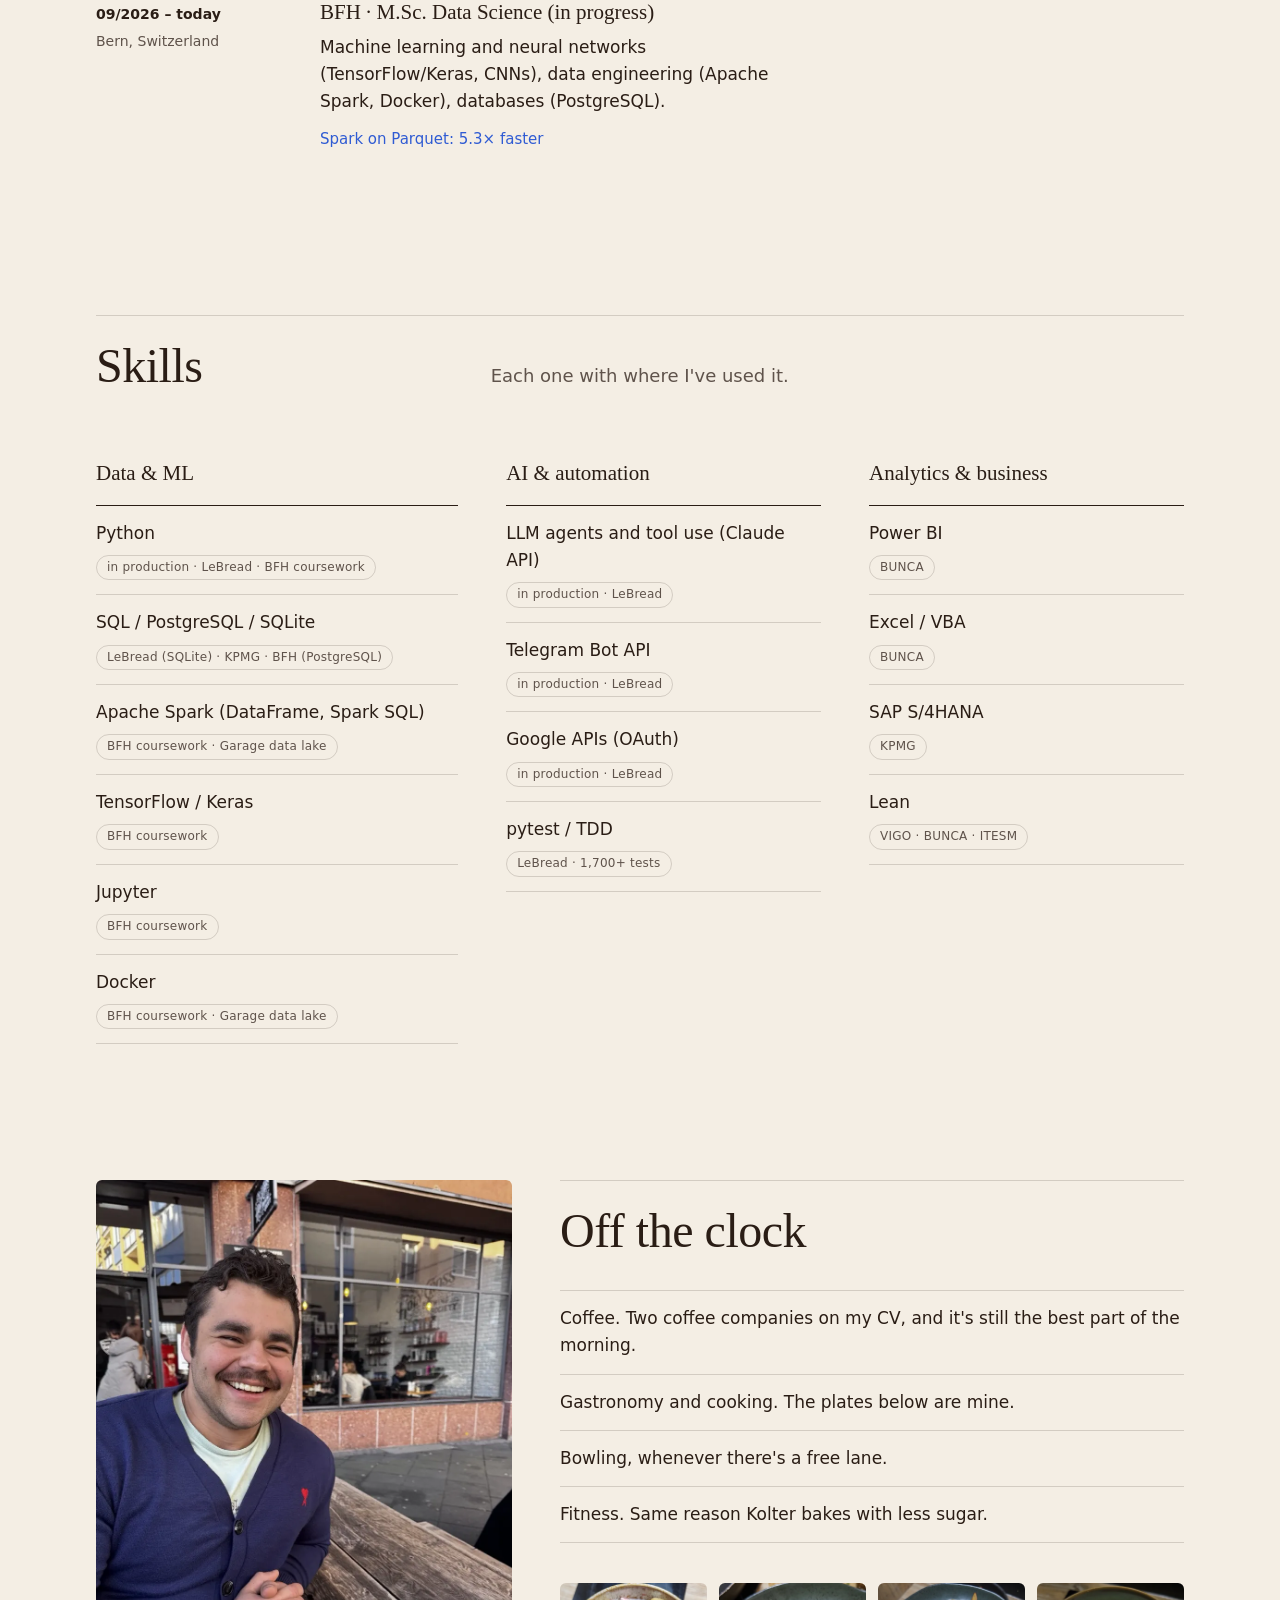
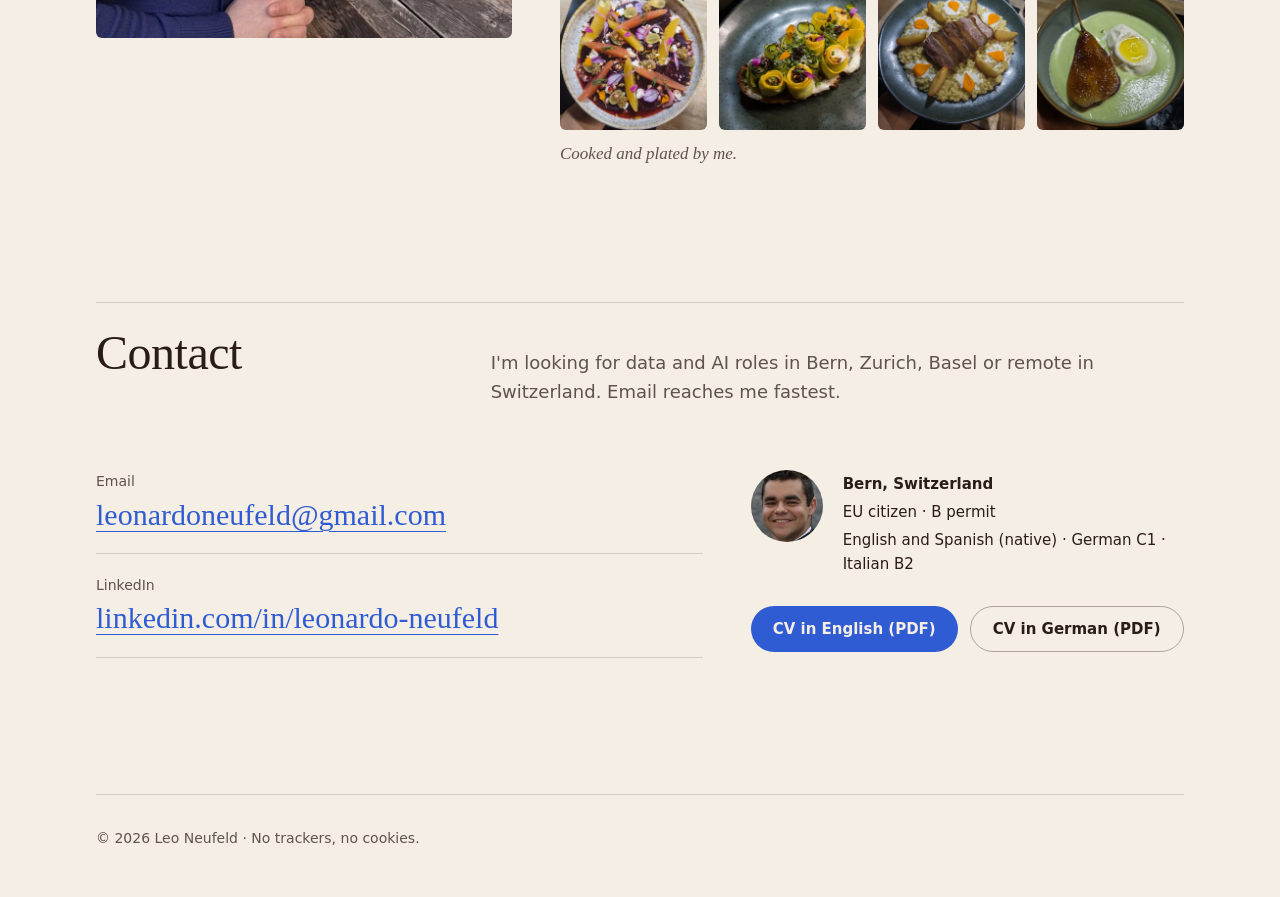
==== commit 74ebee7a: "fix: KPMG line says Power BI queries" ====
--- a/index.html
+++ b/index.html
@@ -96,7 +96,7 @@
           </li>
           <li class="timeline__step reveal">
             <p class="timeline__meta"><span data-i18n="journey.kpmg.when">05/2024 – 10/2024</span><span data-i18n="journey.kpmg.place">Stuttgart, Germany</span></p>
-            <div><h3 data-i18n="journey.kpmg.title">KPMG Consulting · Logistics &amp; ERP Systems Intern Consultant</h3><p data-i18n="journey.kpmg.what">Wrote SQL across several databases for supply-chain KPI dashboards. Supported an SAP S/4HANA migration.</p></div>
+            <div><h3 data-i18n="journey.kpmg.title">KPMG Consulting · Logistics &amp; ERP Systems Intern Consultant</h3><p data-i18n="journey.kpmg.what">Wrote Power BI queries across several databases for supply-chain KPI dashboards. Supported an SAP S/4HANA migration.</p></div>
           </li>
           <li class="timeline__step reveal">
             <p class="timeline__meta"><span data-i18n="journey.bunca.when">11/2024 – 10/2025</span><span data-i18n="journey.bunca.place">Frankfurt, Germany</span></p>
--- a/assets/css/site.css
+++ b/assets/css/site.css
@@ -231,6 +231,8 @@
 .case-pull { font: 400 var(--step-3)/1.1 var(--serif); letter-spacing: -0.01em; max-width: 20ch; }
 .case-body .stat__value { font-size: clamp(2rem, 1.5rem + 1.6vw, 2.75rem); white-space: nowrap; }
 .case-big { font: 400 var(--step-3)/1 var(--serif); color: var(--cobalt); letter-spacing: -0.02em; }
+/* Georgia has old-style figures only (ignores lnum); Iowan/Charter honour it. shortcut: Windows still falls back to Georgia, self-host a face if that matters */
+.stat__value, .card__number, .case-big { font-family: "Iowan Old Style", Charter, var(--serif); font-variant-numeric: lining-nums tabular-nums; }
 
 /* text + figure side by side; stacks on phones */
 .case-split { display: grid; grid-template-columns: minmax(0, 1fr) minmax(0, 24rem); gap: 2rem var(--gutter); align-items: start; }
@@ -259,6 +261,10 @@
 .case-next a { font: 400 var(--step-2)/1.2 var(--serif); text-decoration: none; }
 .case-next a:hover [data-i18n] { text-decoration: underline; }
 
+/* chart sits under the −90% stat it explains (2nd of 4 columns, same inner padding) instead of hugging the left edge */
+@media (min-width: 761px) {
+  .case-block--wide .case-body > .fig--chart { margin-left: calc(25% + clamp(1rem, 2vw, 1.75rem)); max-width: 28rem; }
+}
 @media (max-width: 760px) {
   .case-hero, .case-block, .case-split { grid-template-columns: 1fr; }
   .fig { max-width: 26rem; }
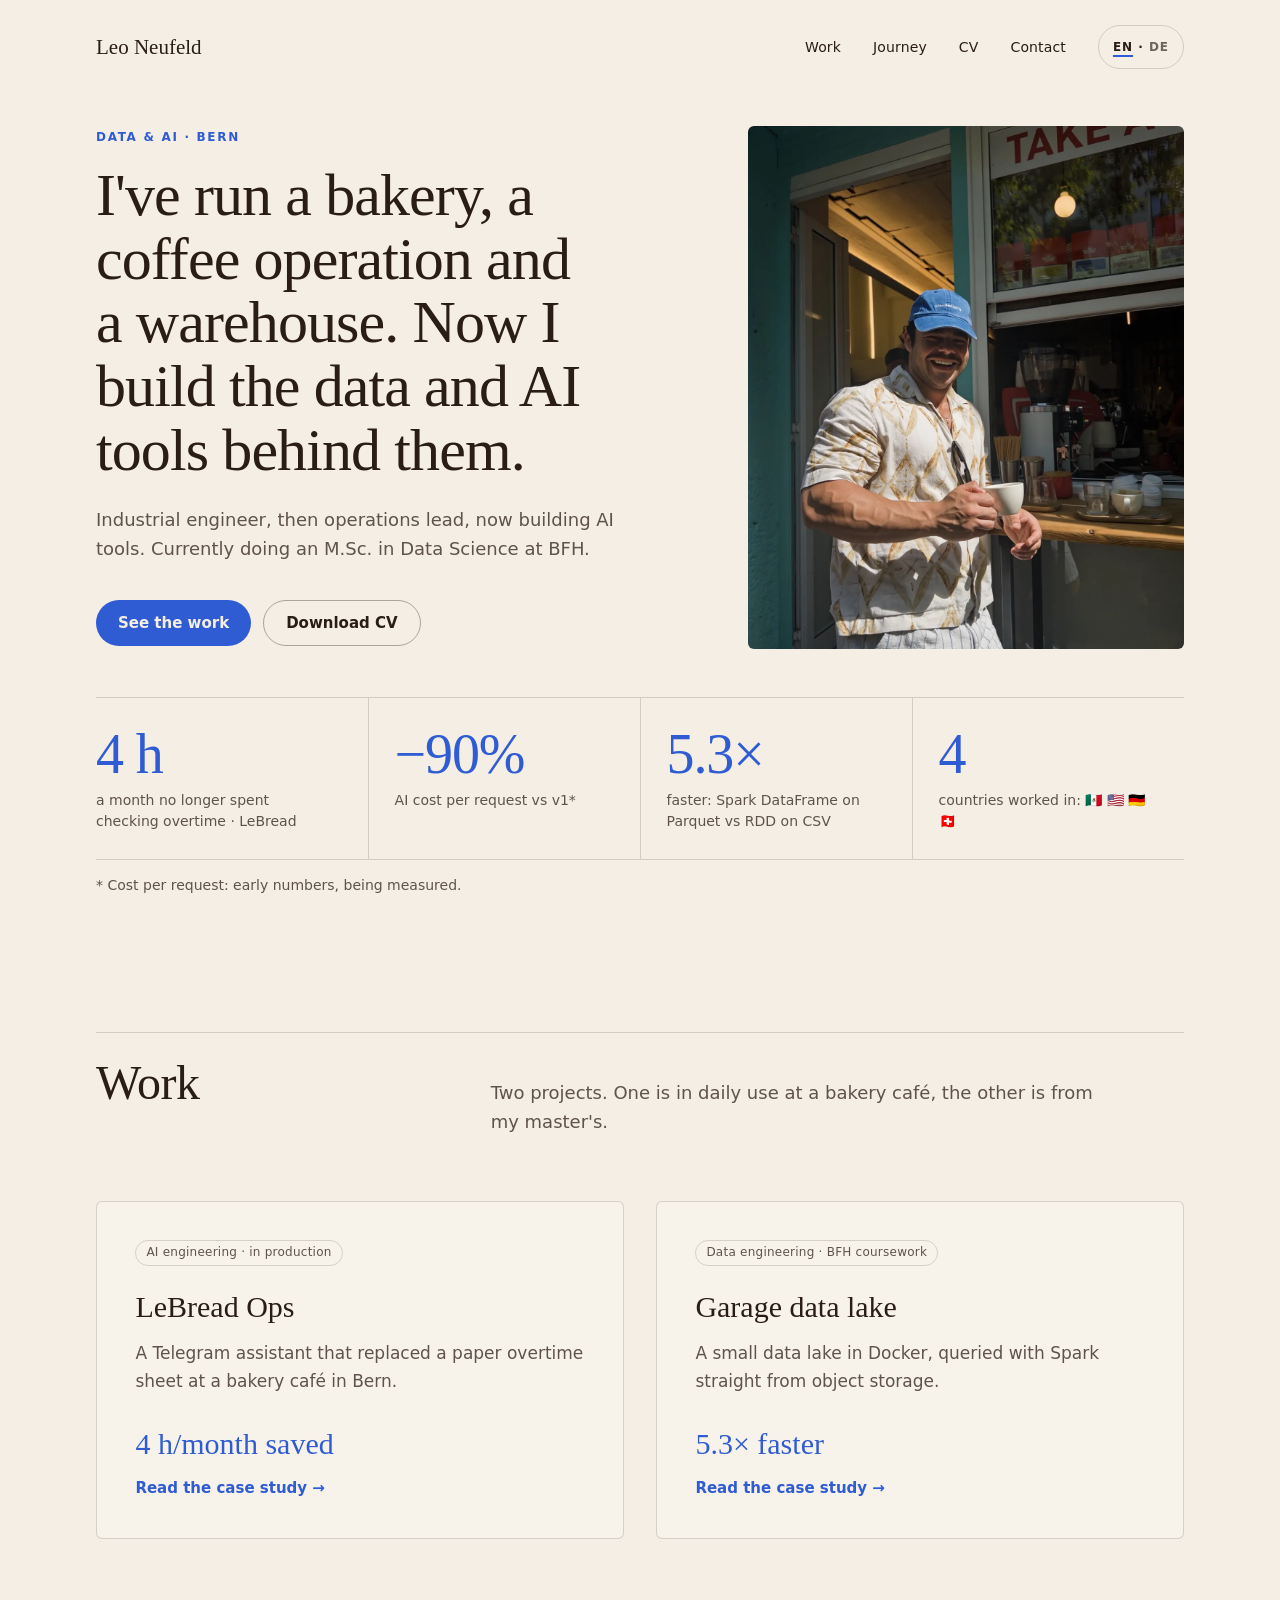
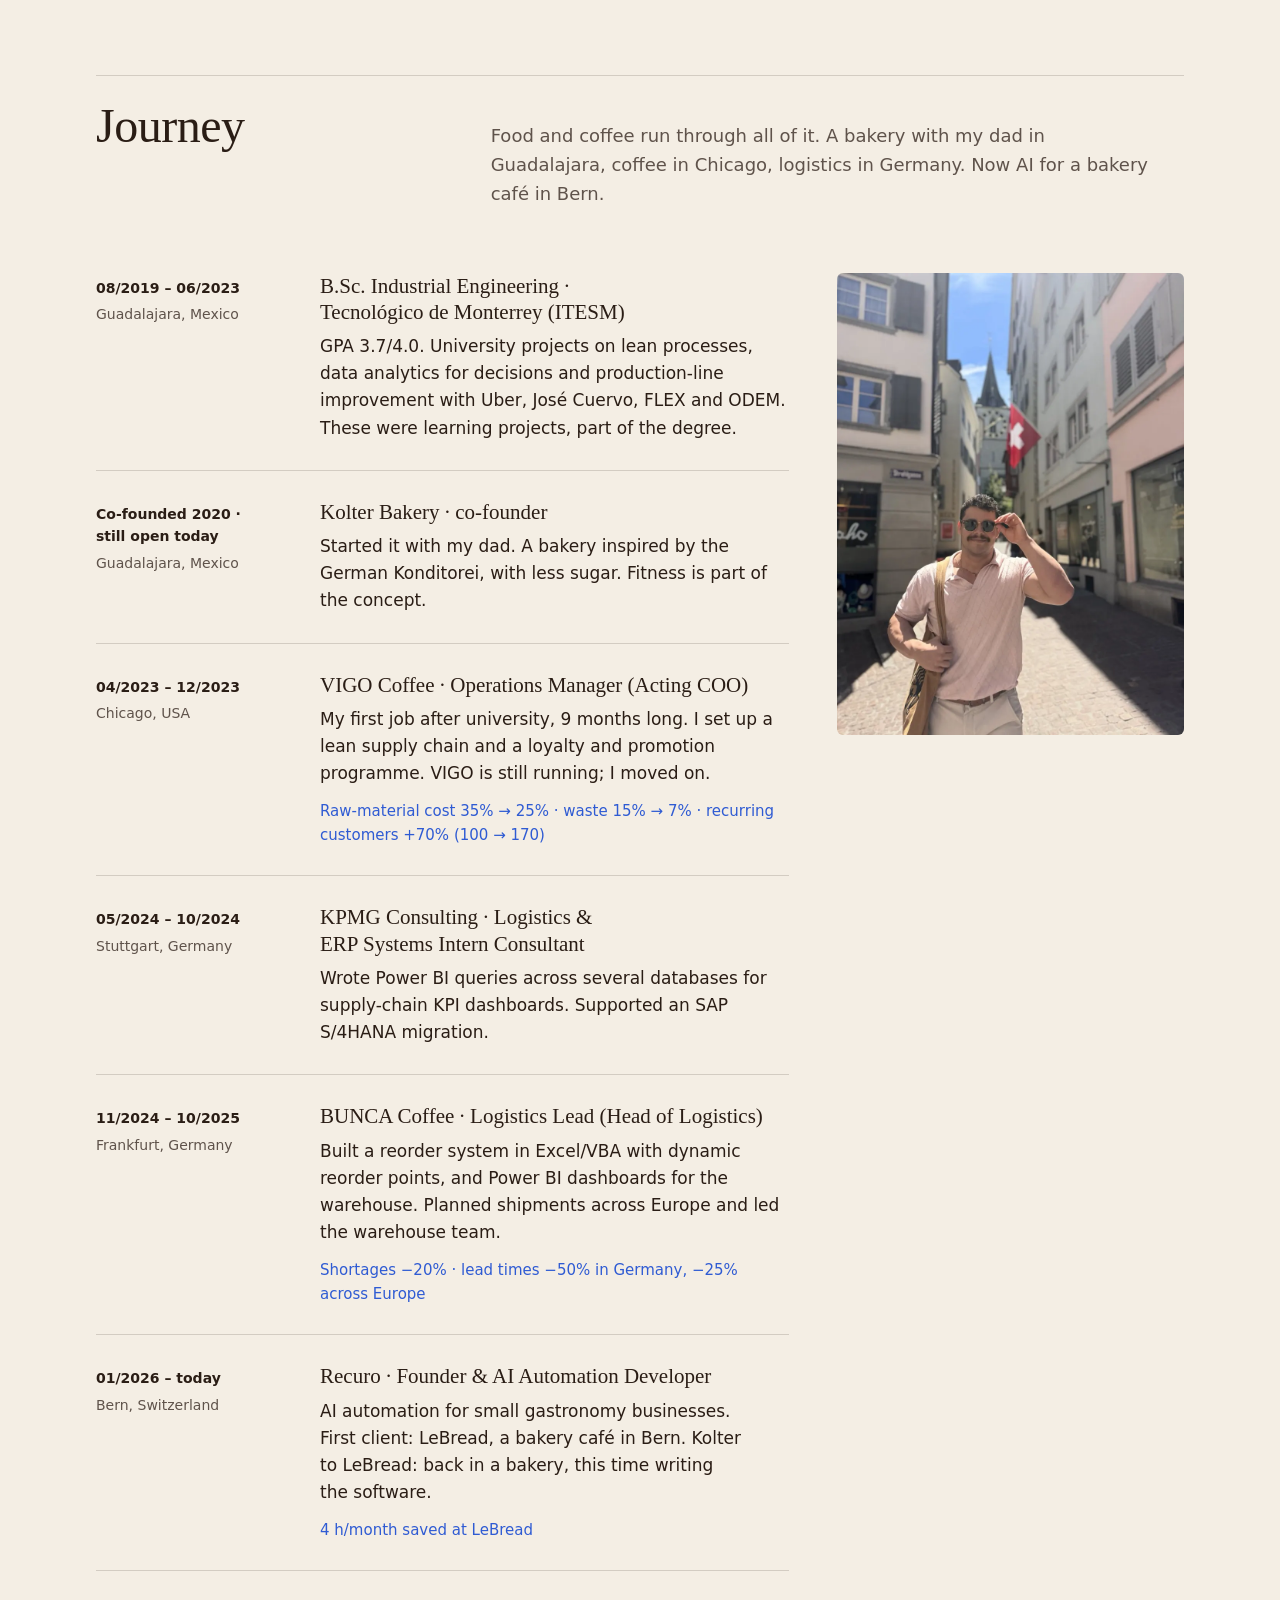
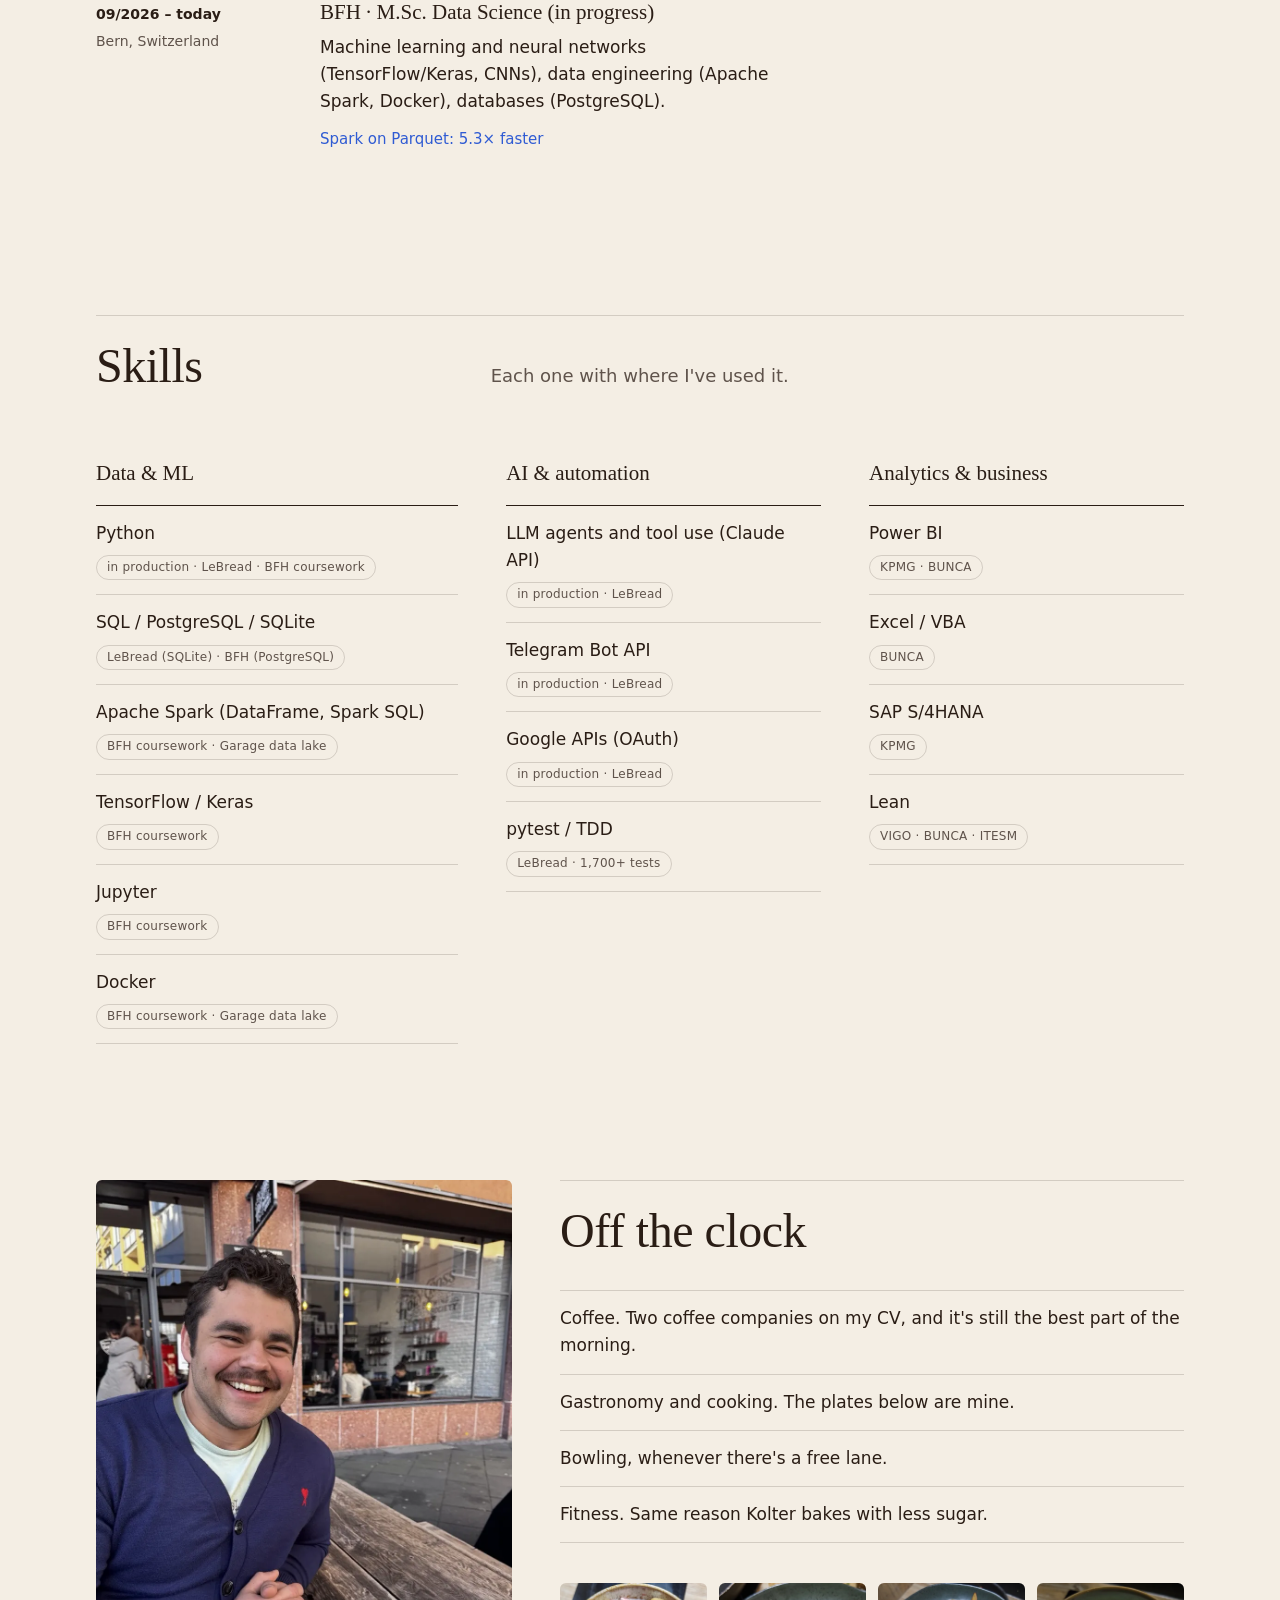
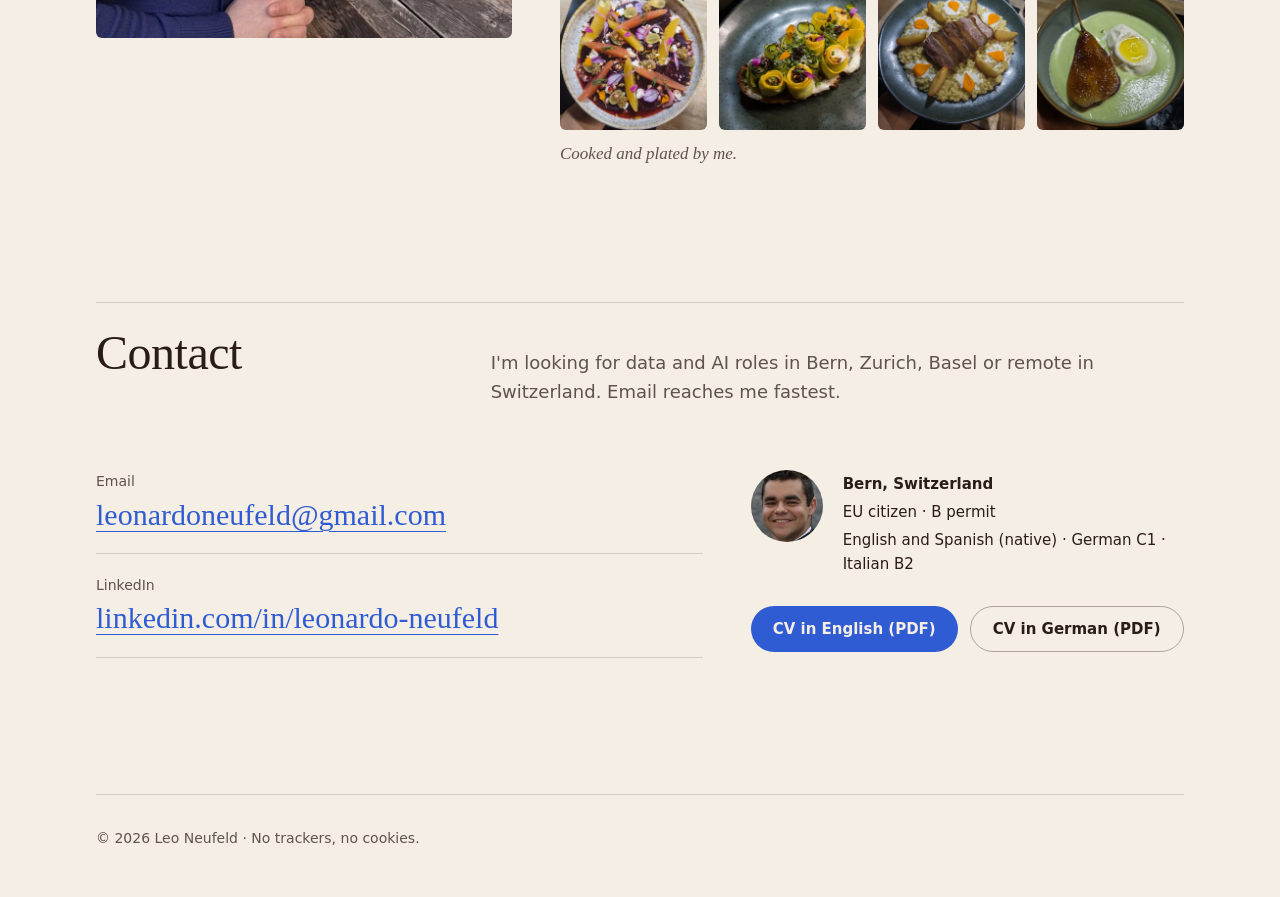
==== commit d5e481a4: "fix: KPMG work tagged as Power BI, not SQL (site + web CVs)" ====
--- a/index.html
+++ b/index.html
@@ -128,7 +128,7 @@
           <h3 data-i18n="skills.data.title">Data &amp; ML</h3>
           <ul>
             <li><span data-i18n="skills.python.name">Python</span><span class="tag" data-i18n="skills.python.where">in production · LeBread · BFH coursework</span></li>
-            <li><span data-i18n="skills.sql.name">SQL / PostgreSQL / SQLite</span><span class="tag" data-i18n="skills.sql.where">LeBread (SQLite) · KPMG · BFH (PostgreSQL)</span></li>
+            <li><span data-i18n="skills.sql.name">SQL / PostgreSQL / SQLite</span><span class="tag" data-i18n="skills.sql.where">LeBread (SQLite) · BFH (PostgreSQL)</span></li>
             <li><span data-i18n="skills.spark.name">Apache Spark (DataFrame, Spark SQL)</span><span class="tag" data-i18n="skills.spark.where">BFH coursework · Garage data lake</span></li>
             <li><span data-i18n="skills.tensorflow.name">TensorFlow / Keras</span><span class="tag" data-i18n="skills.tensorflow.where">BFH coursework</span></li>
             <li><span data-i18n="skills.jupyter.name">Jupyter</span><span class="tag" data-i18n="skills.jupyter.where">BFH coursework</span></li>
@@ -147,7 +147,7 @@
         <div class="skills__group reveal" style="--i:2">
           <h3 data-i18n="skills.biz.title">Analytics &amp; business</h3>
           <ul>
-            <li><span data-i18n="skills.powerbi.name">Power BI</span><span class="tag" data-i18n="skills.powerbi.where">BUNCA</span></li>
+            <li><span data-i18n="skills.powerbi.name">Power BI</span><span class="tag" data-i18n="skills.powerbi.where">KPMG · BUNCA</span></li>
             <li><span data-i18n="skills.excel.name">Excel / VBA</span><span class="tag" data-i18n="skills.excel.where">BUNCA</span></li>
             <li><span data-i18n="skills.sap.name">SAP S/4HANA</span><span class="tag" data-i18n="skills.sap.where">KPMG</span></li>
             <li><span data-i18n="skills.lean.name">Lean</span><span class="tag" data-i18n="skills.lean.where">VIGO · BUNCA · ITESM</span></li>
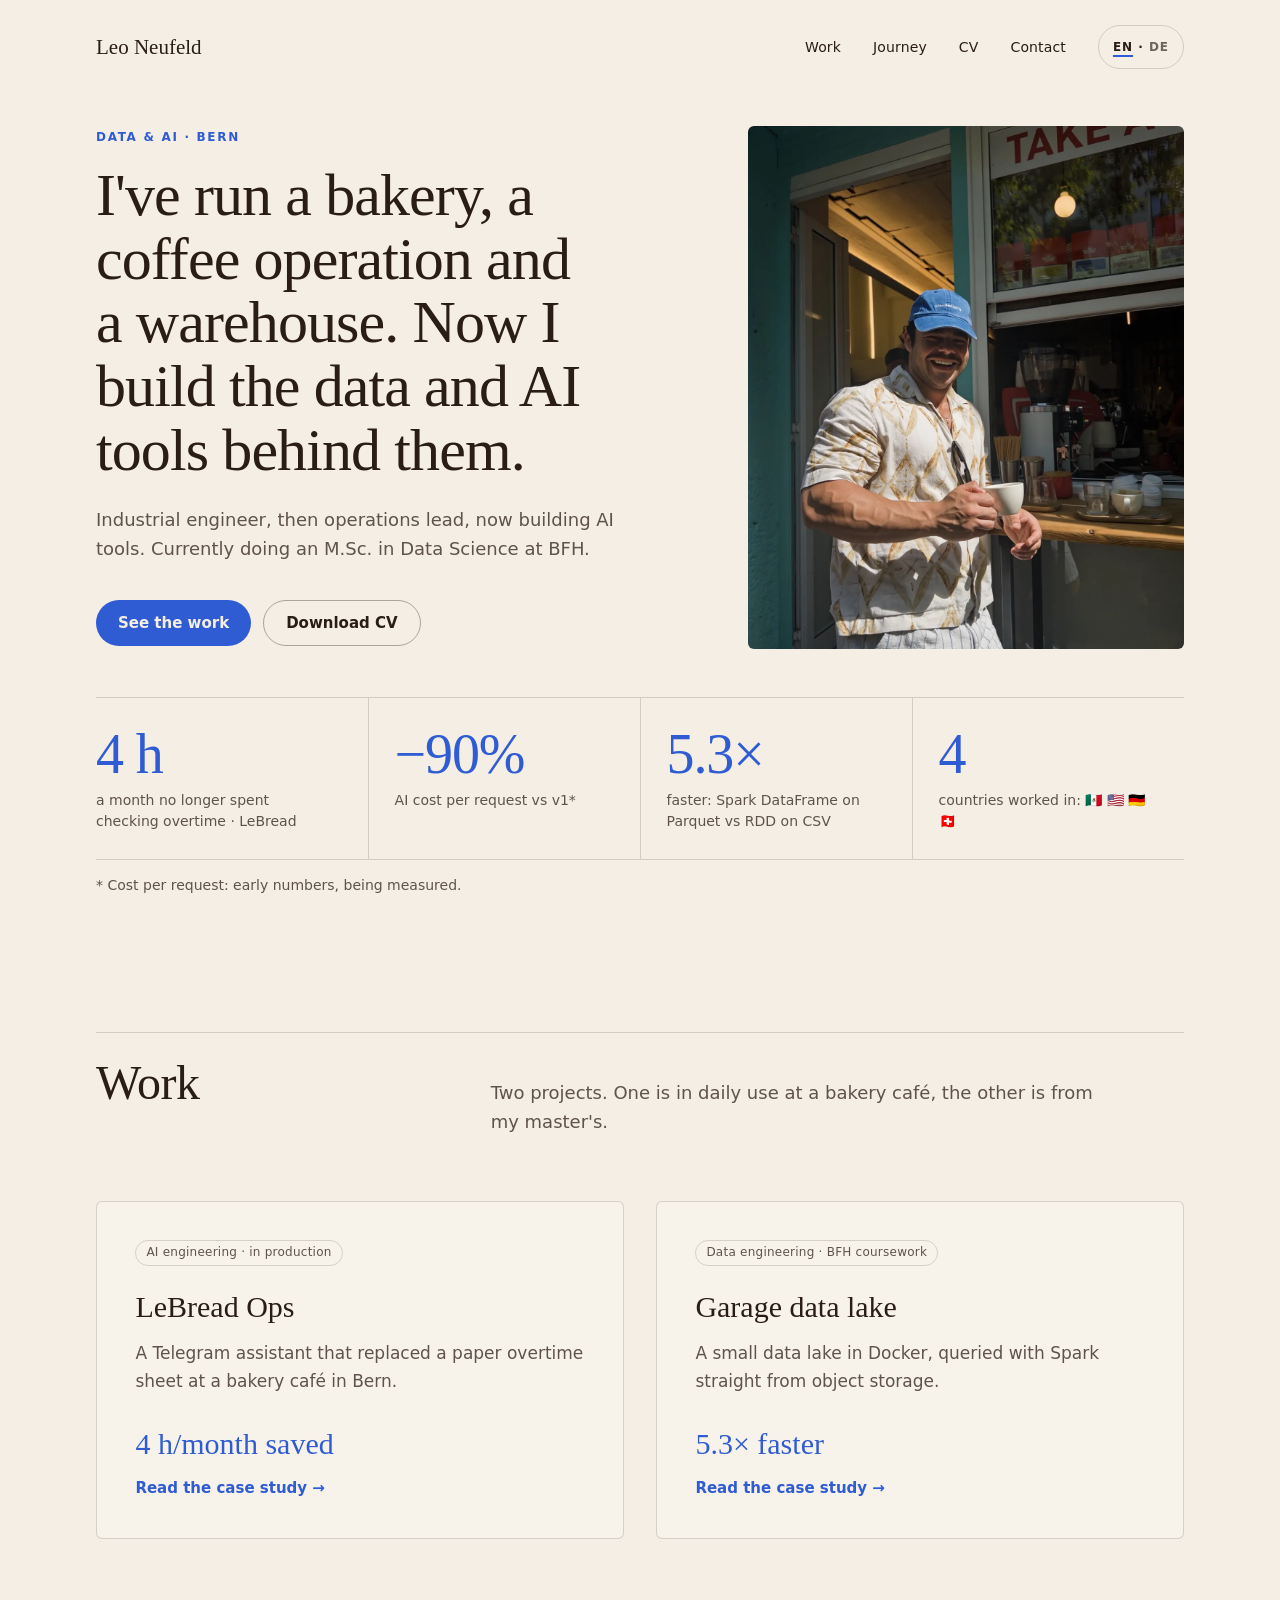
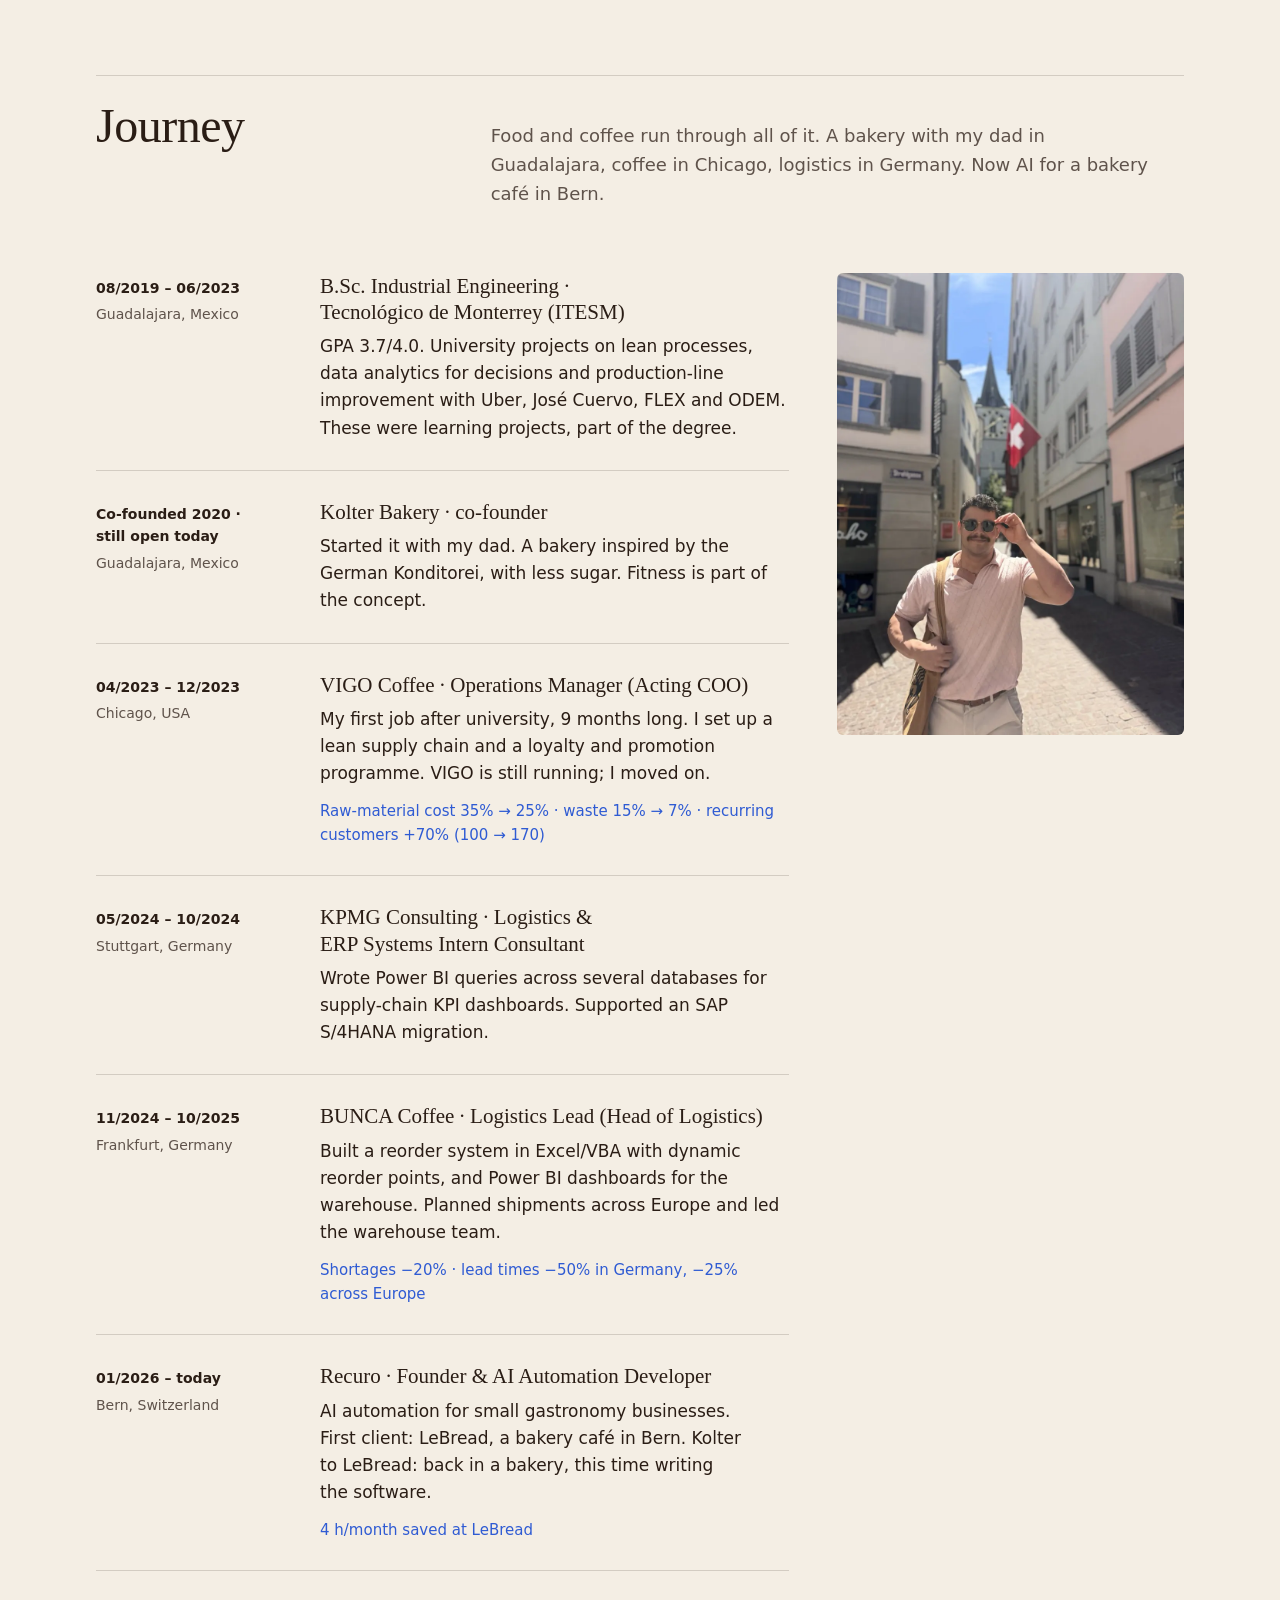
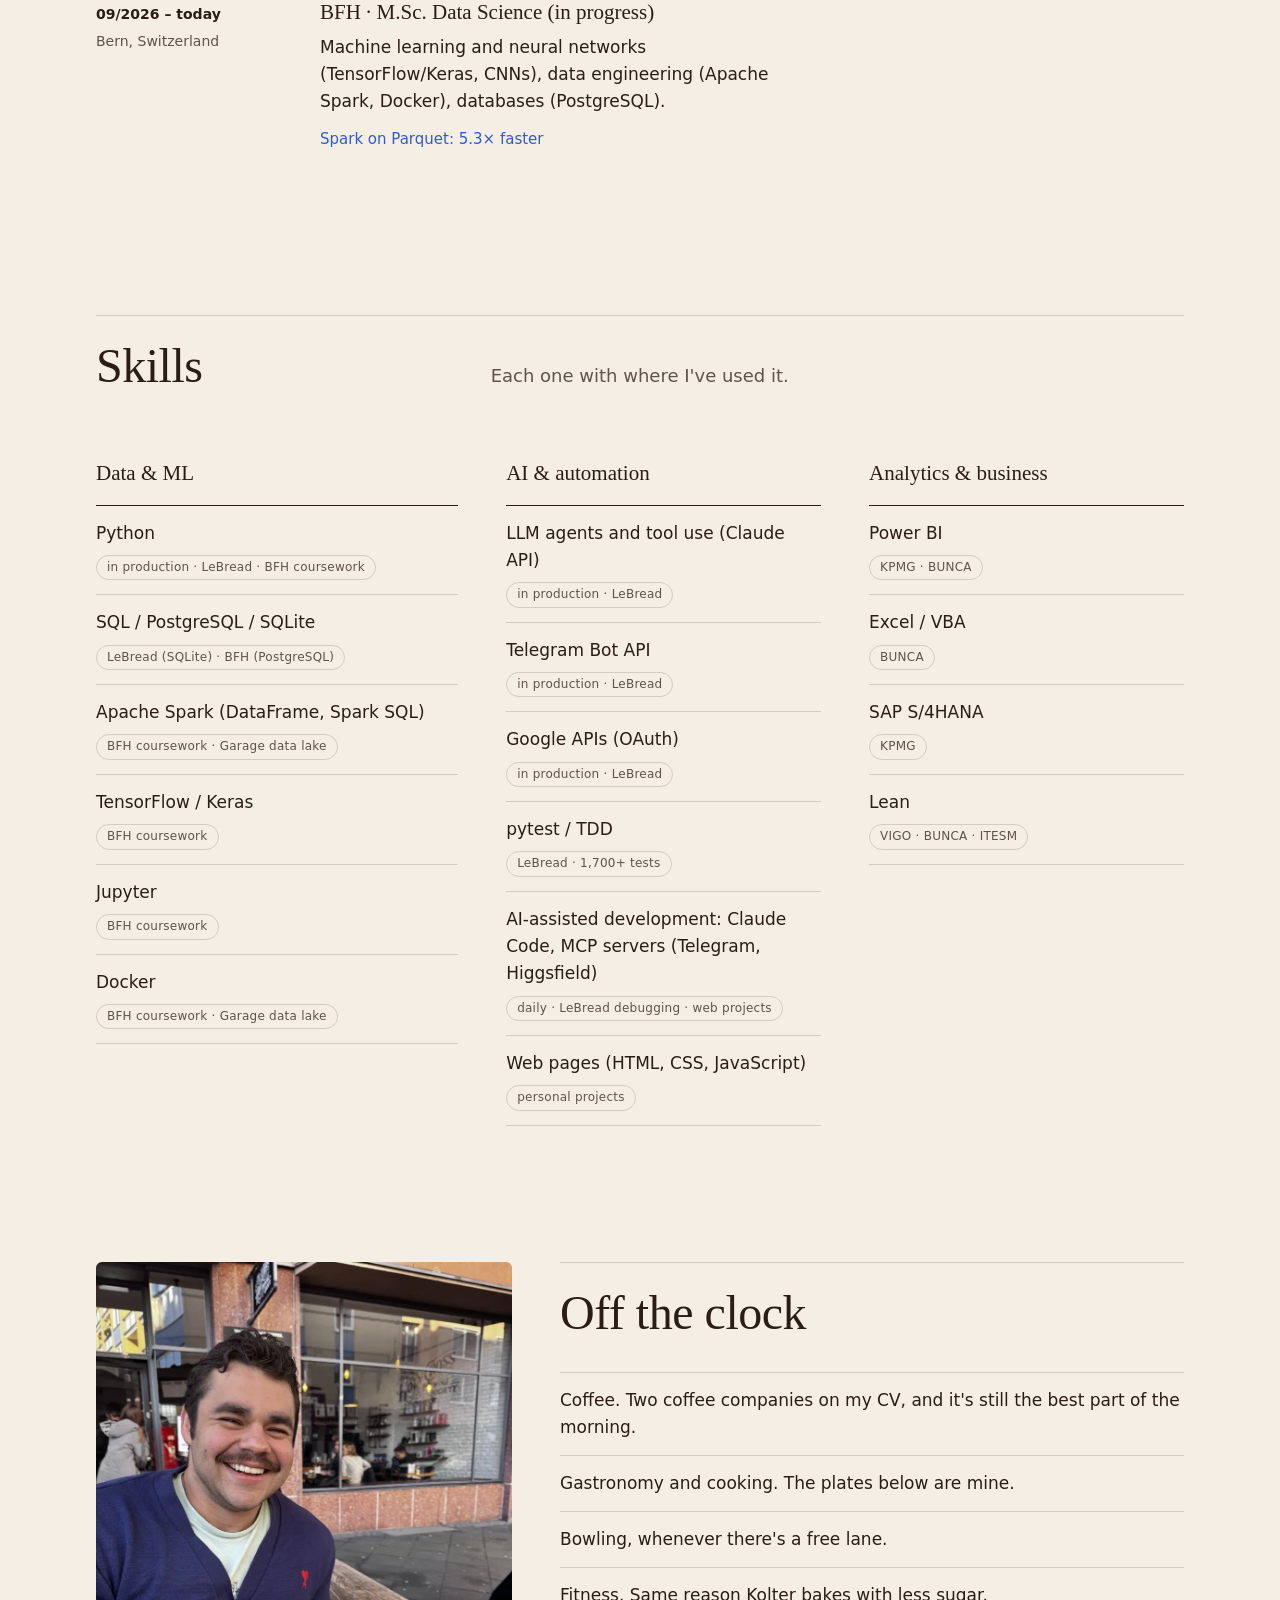
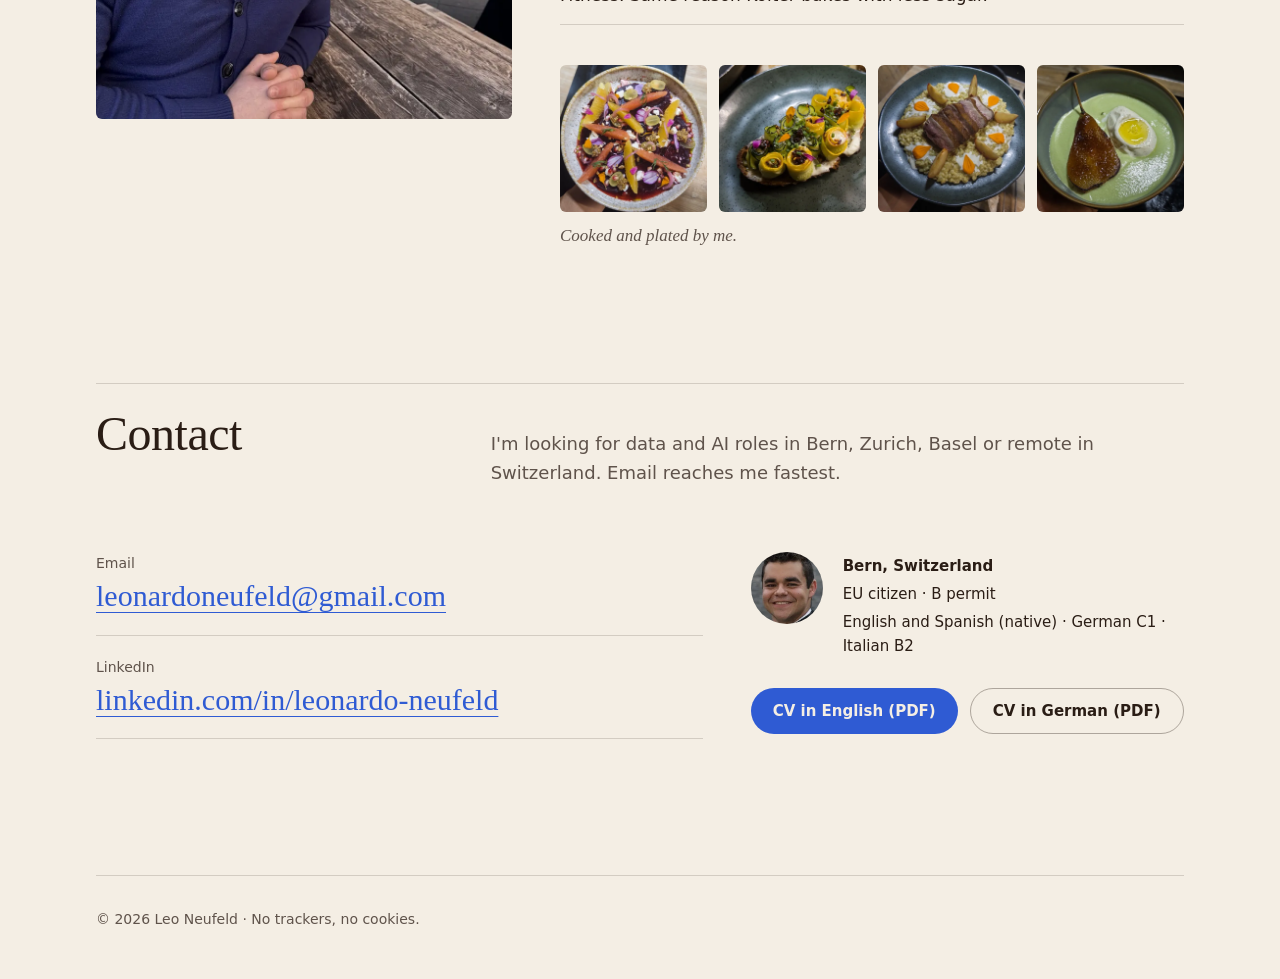
==== commit d043d74b: "feat: AI-assisted dev (Claude Code, MCP) and web skills" ====
--- a/index.html
+++ b/index.html
@@ -142,6 +142,8 @@
             <li><span data-i18n="skills.telegram.name">Telegram Bot API</span><span class="tag" data-i18n="skills.telegram.where">in production · LeBread</span></li>
             <li><span data-i18n="skills.google.name">Google APIs (OAuth)</span><span class="tag" data-i18n="skills.google.where">in production · LeBread</span></li>
             <li><span data-i18n="skills.pytest.name">pytest / TDD</span><span class="tag" data-i18n="skills.pytest.where">LeBread · 1,700+ tests</span></li>
+            <li><span data-i18n="skills.aidev.name">AI-assisted development: Claude Code, MCP servers (Telegram, Higgsfield)</span><span class="tag" data-i18n="skills.aidev.where">daily · LeBread debugging · web projects</span></li>
+            <li><span data-i18n="skills.web.name">Web pages (HTML, CSS, JavaScript)</span><span class="tag" data-i18n="skills.web.where">personal projects</span></li>
           </ul>
         </div>
         <div class="skills__group reveal" style="--i:2">
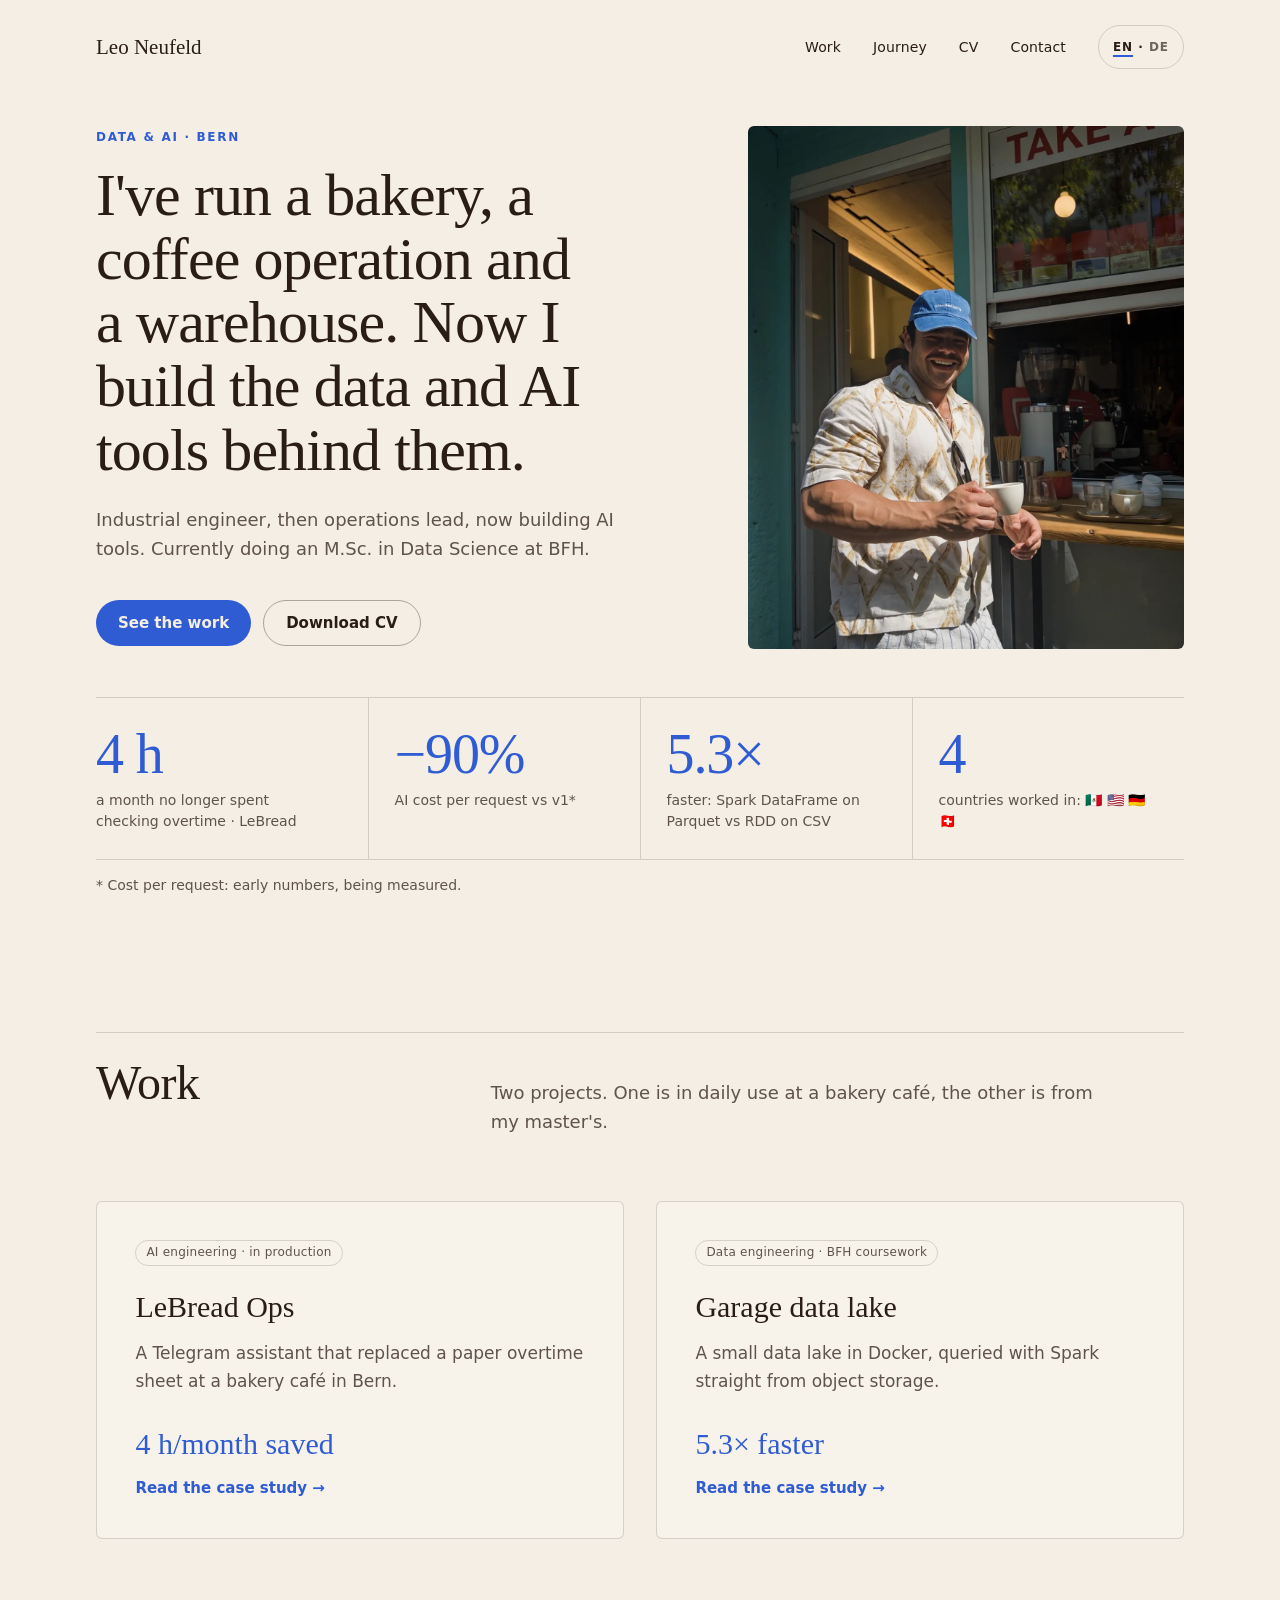
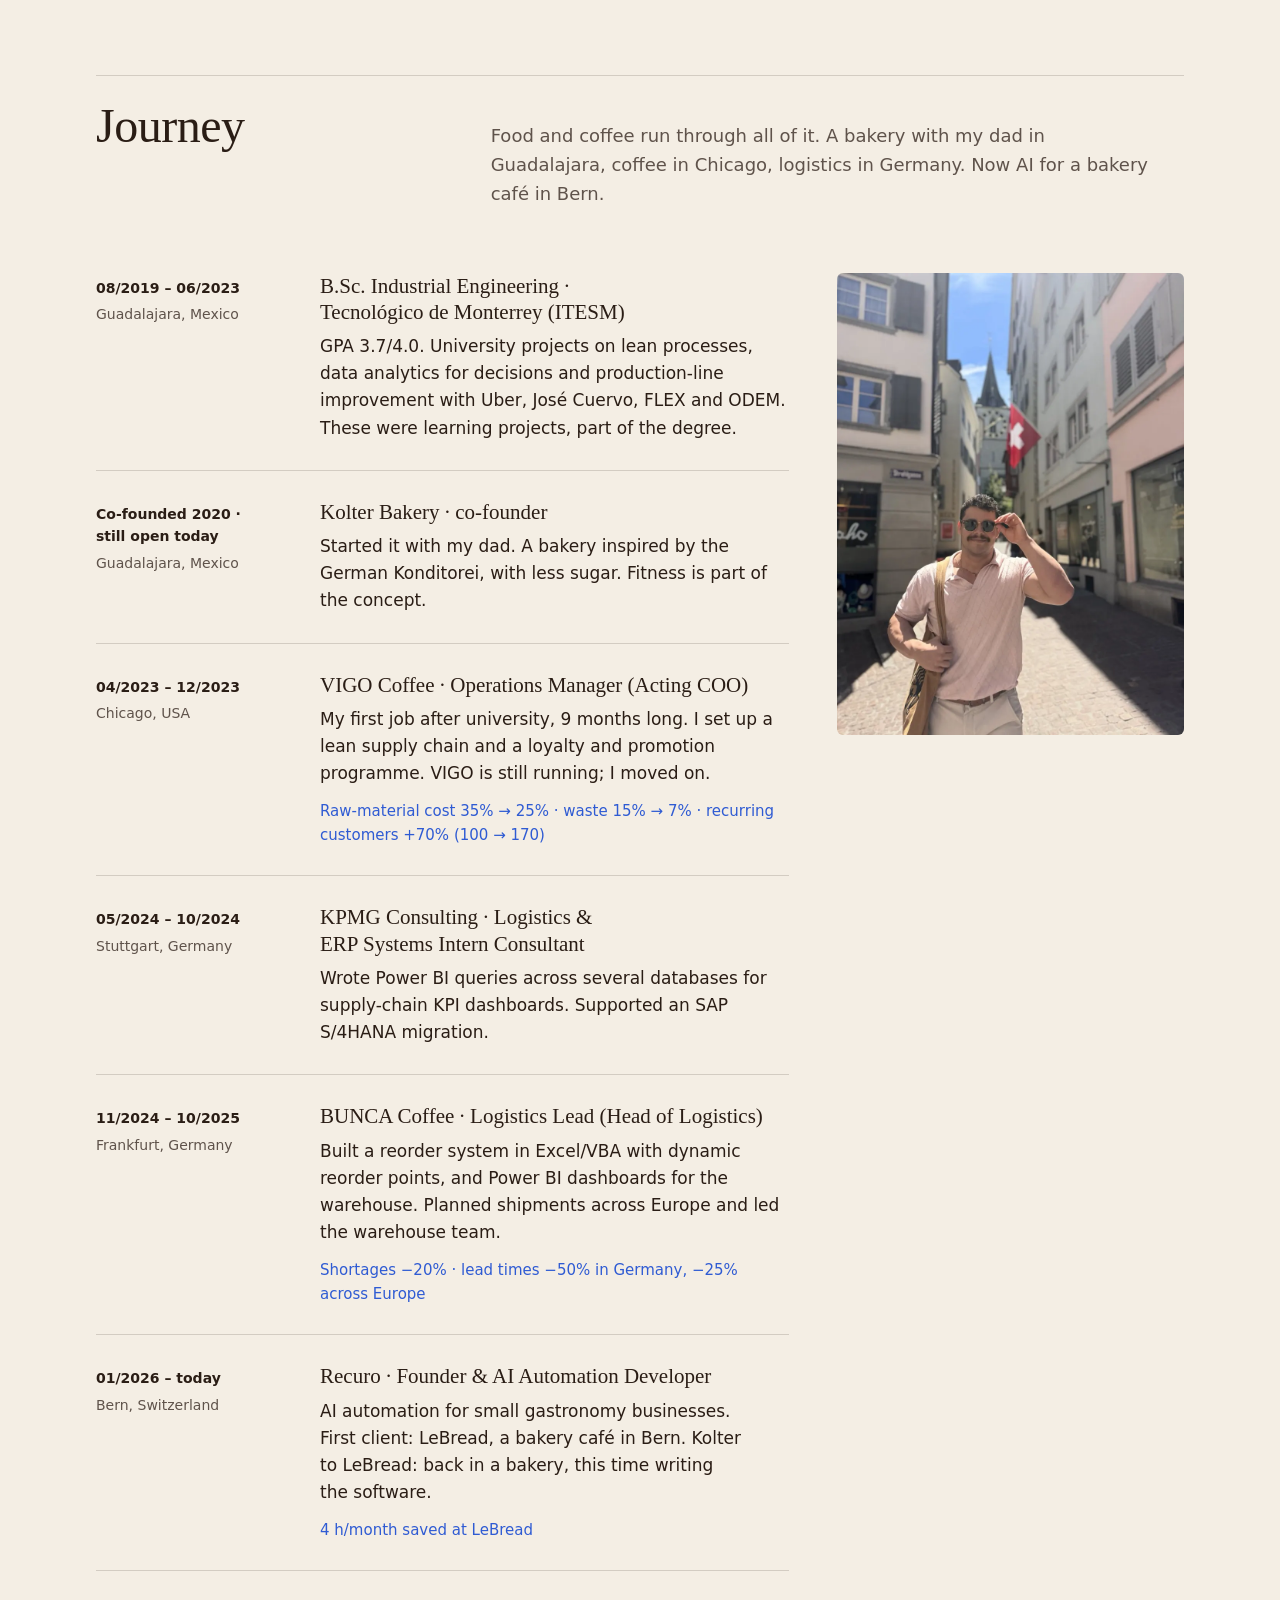
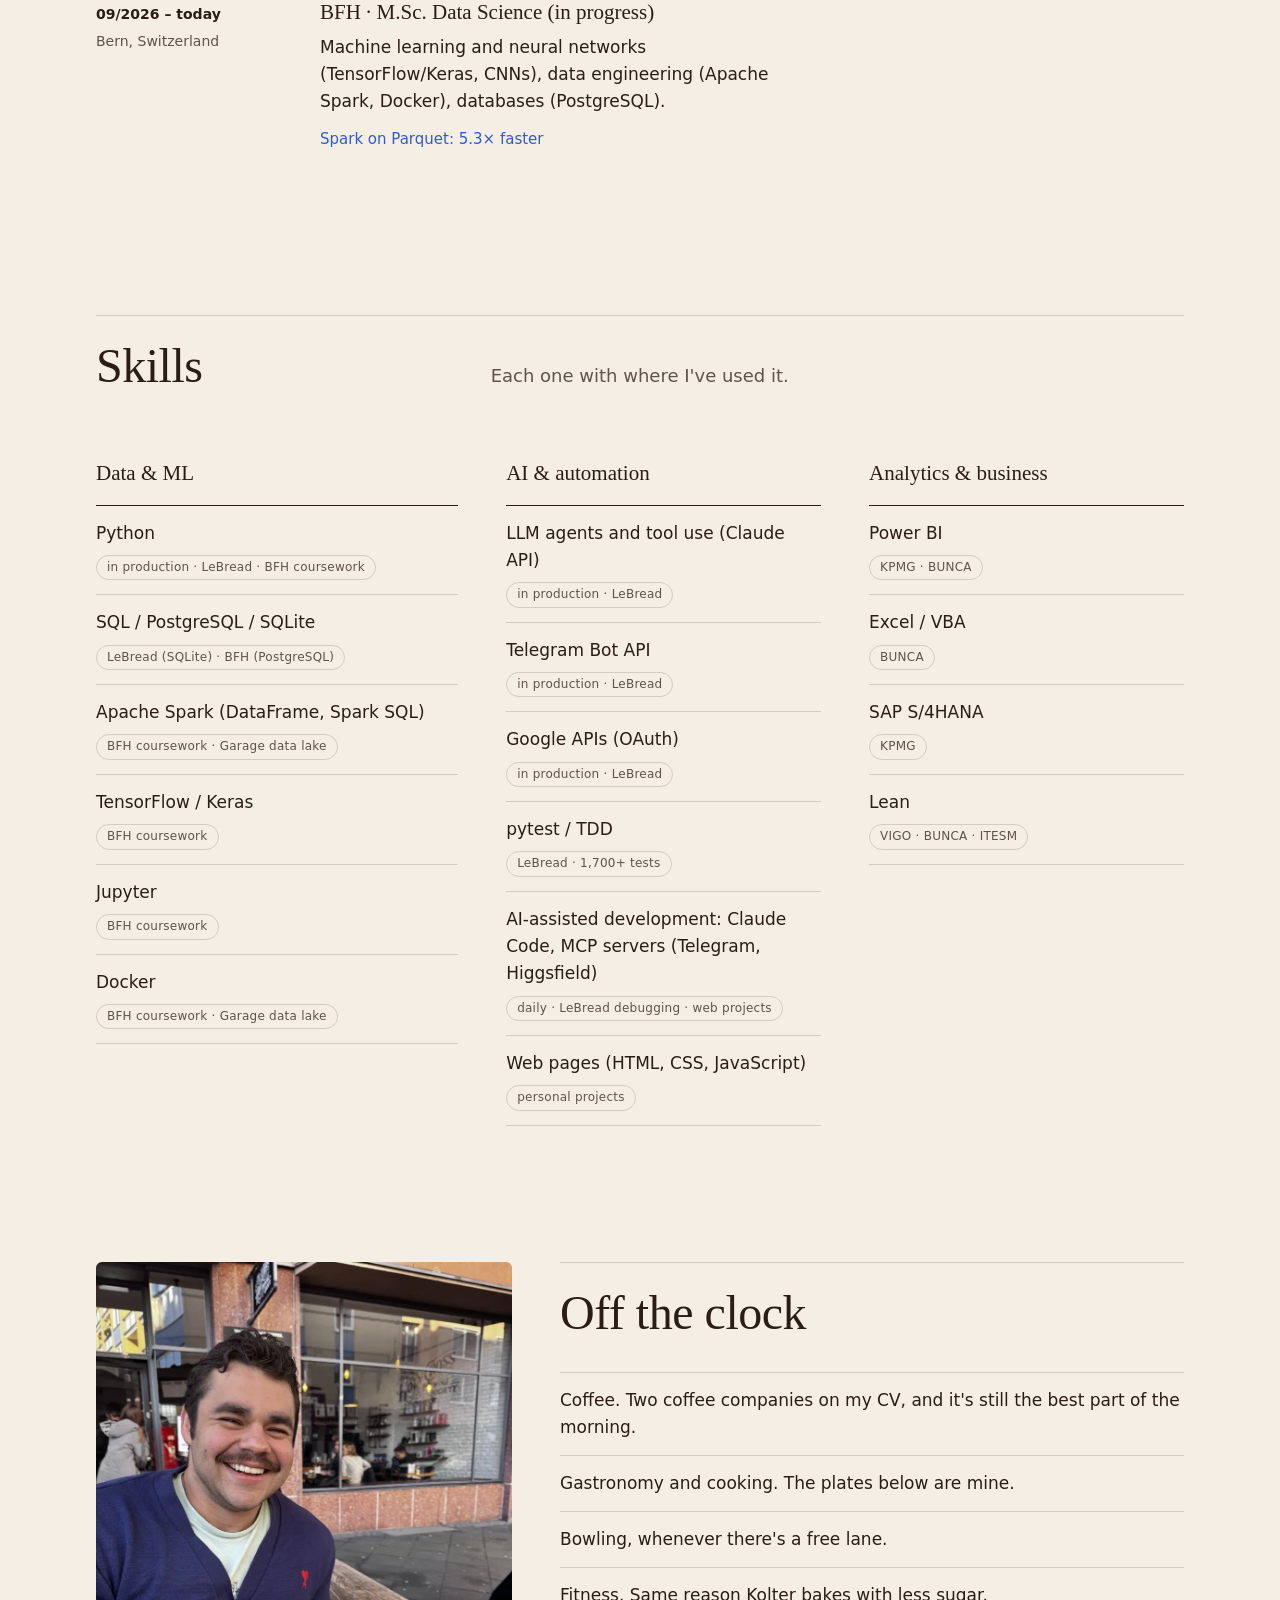
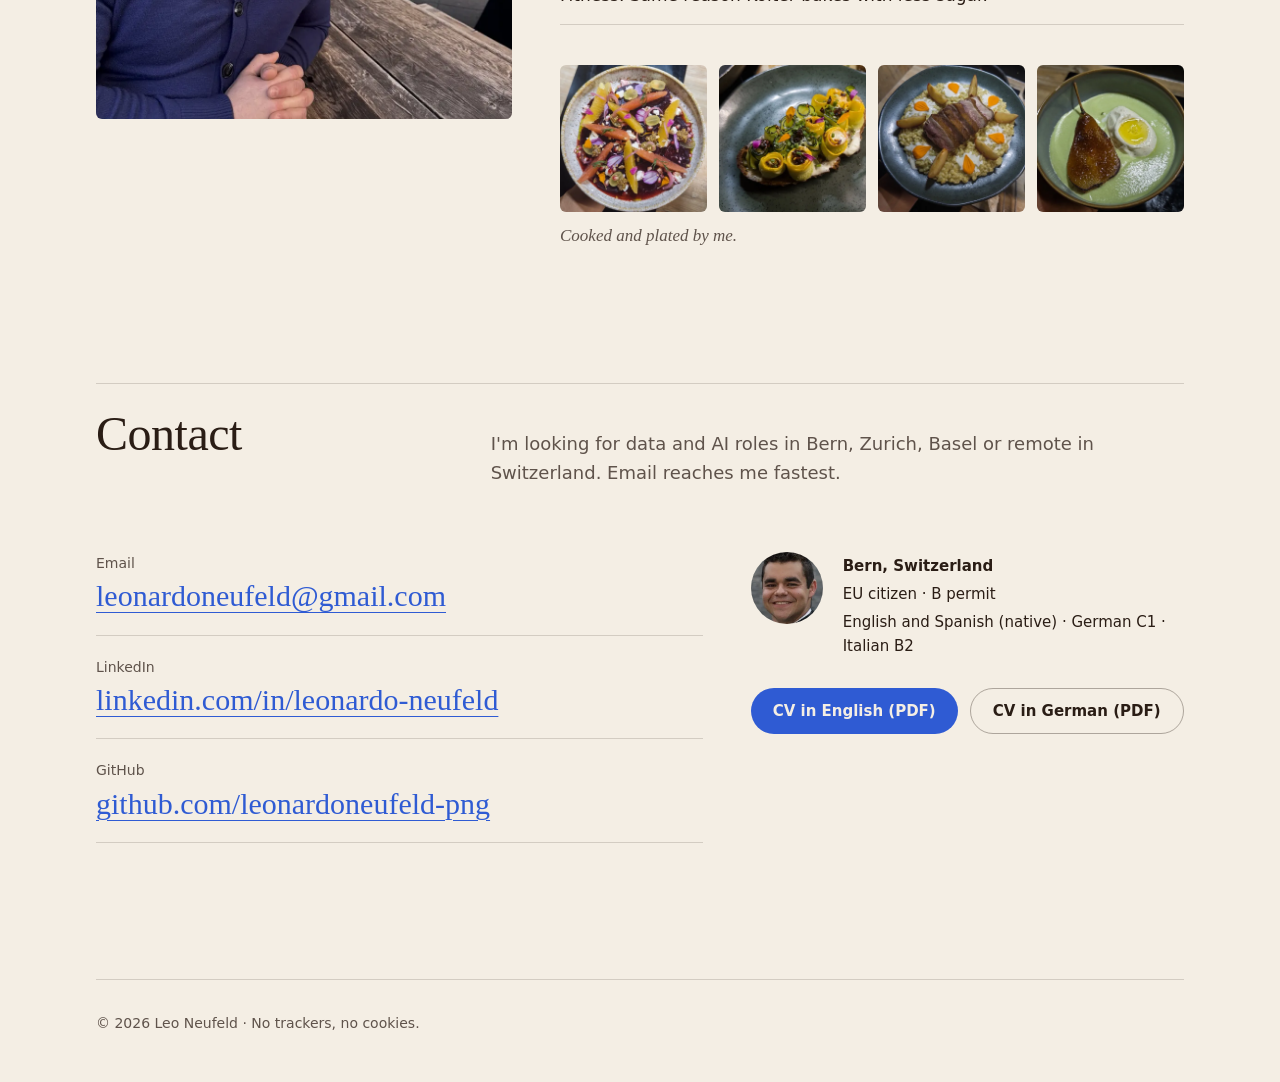
==== commit cb06c92f: "feat: link public Garage repo and GitHub profile" ====
--- a/index.html
+++ b/index.html
@@ -194,6 +194,7 @@
         <ul class="contact__links">
           <li><span class="contact__label" data-i18n="contact.email">Email</span><a class="contact__big" href="mailto:leonardoneufeld@gmail.com">leonardoneufeld@gmail.com</a></li>
           <li><span class="contact__label" data-i18n="contact.linkedin">LinkedIn</span><a class="contact__big" href="https://www.linkedin.com/in/leonardo-neufeld" rel="me">linkedin.com/in/leonardo-neufeld</a></li>
+          <li><span class="contact__label" data-i18n="contact.github">GitHub</span><a class="contact__big" href="https://github.com/leonardoneufeld-png" rel="me">github.com/leonardoneufeld-png</a></li>
         </ul>
         <div class="contact__card">
           <img class="avatar" src="assets/img/avatar.webp" width="240" height="240" loading="lazy" decoding="async"
